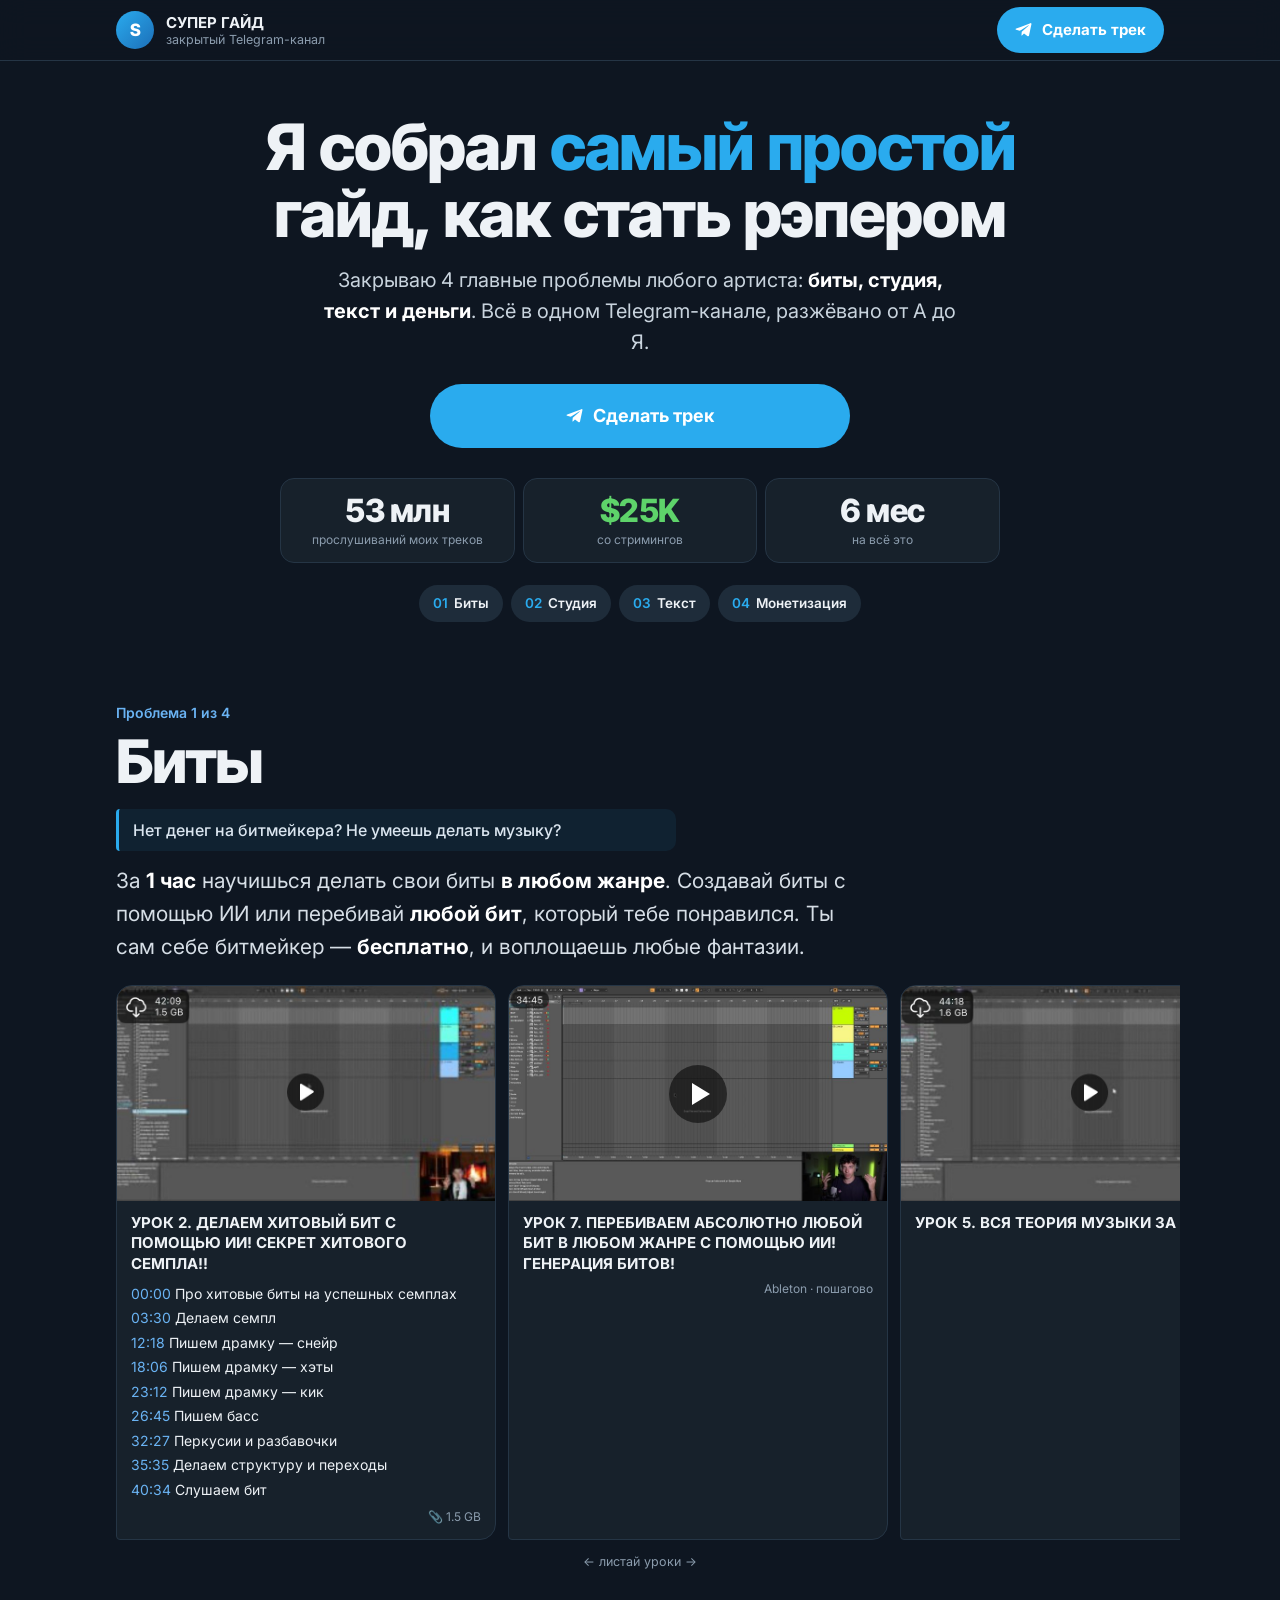
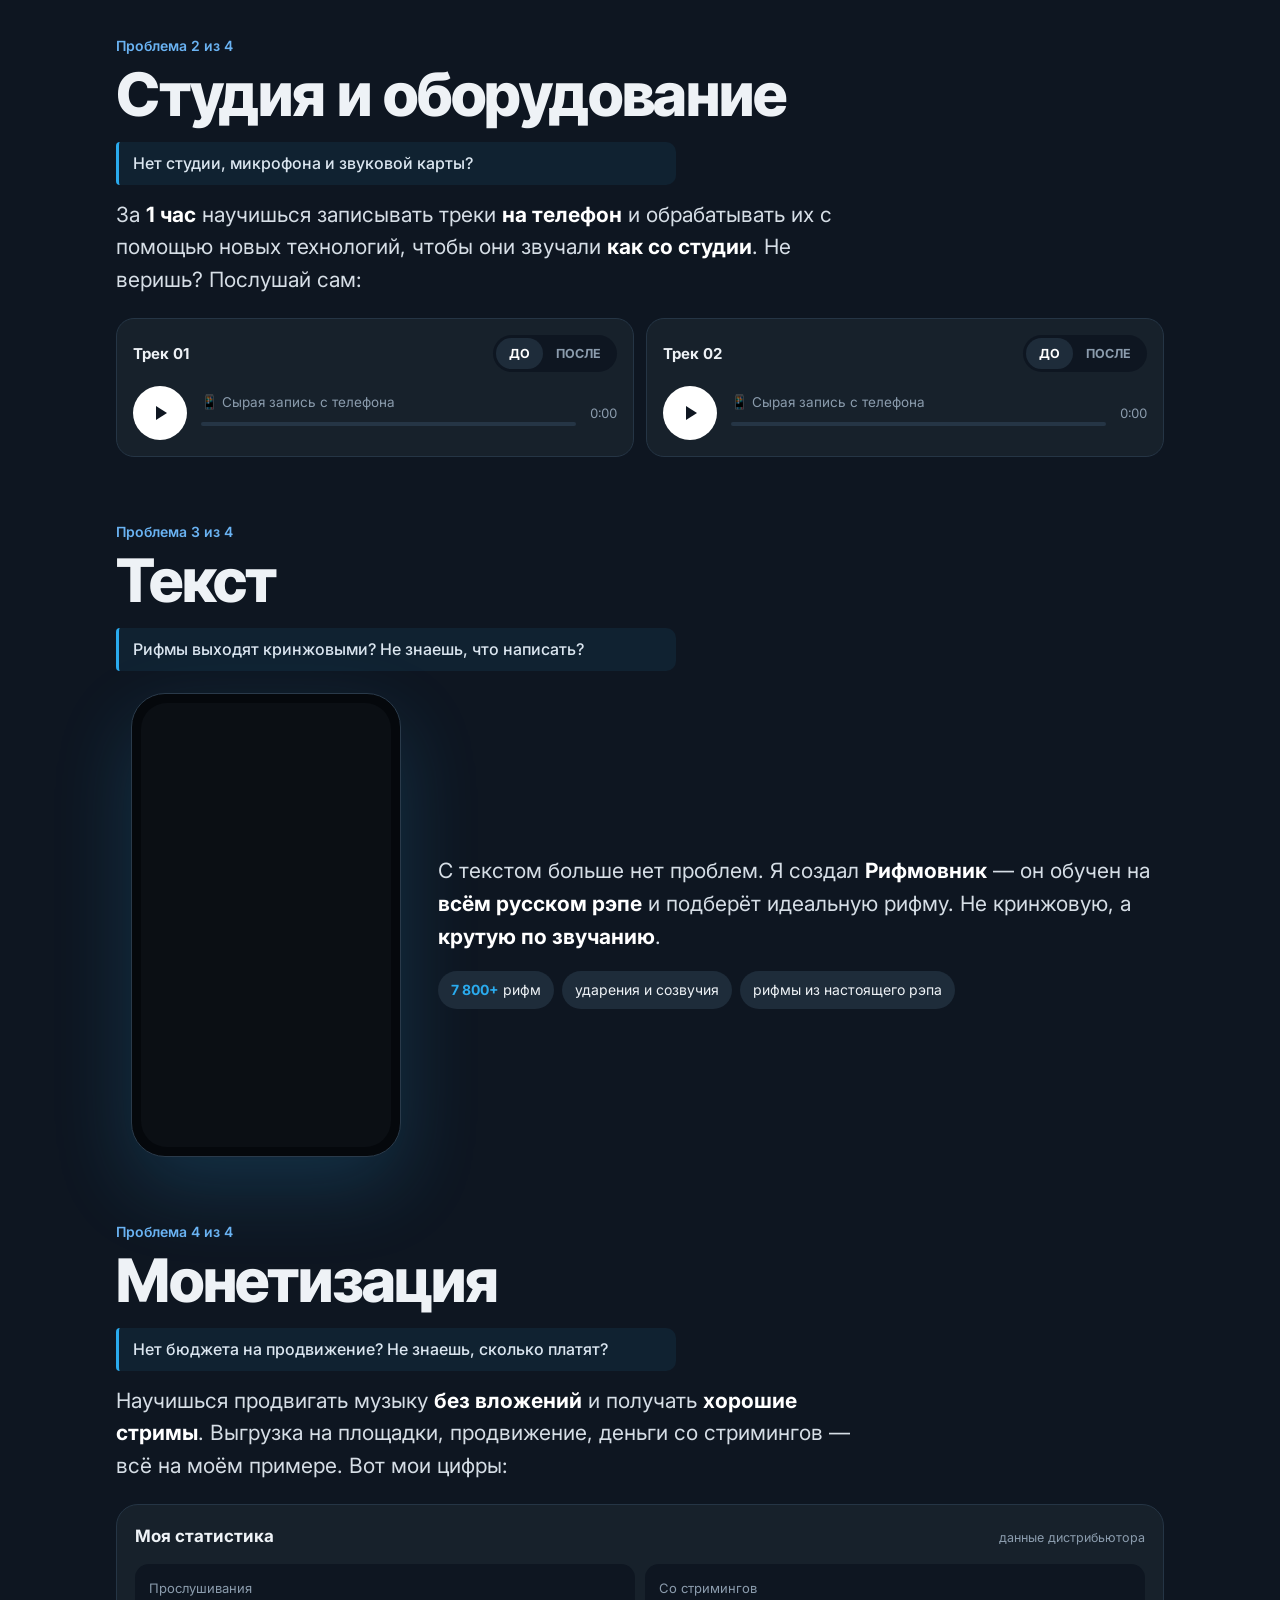
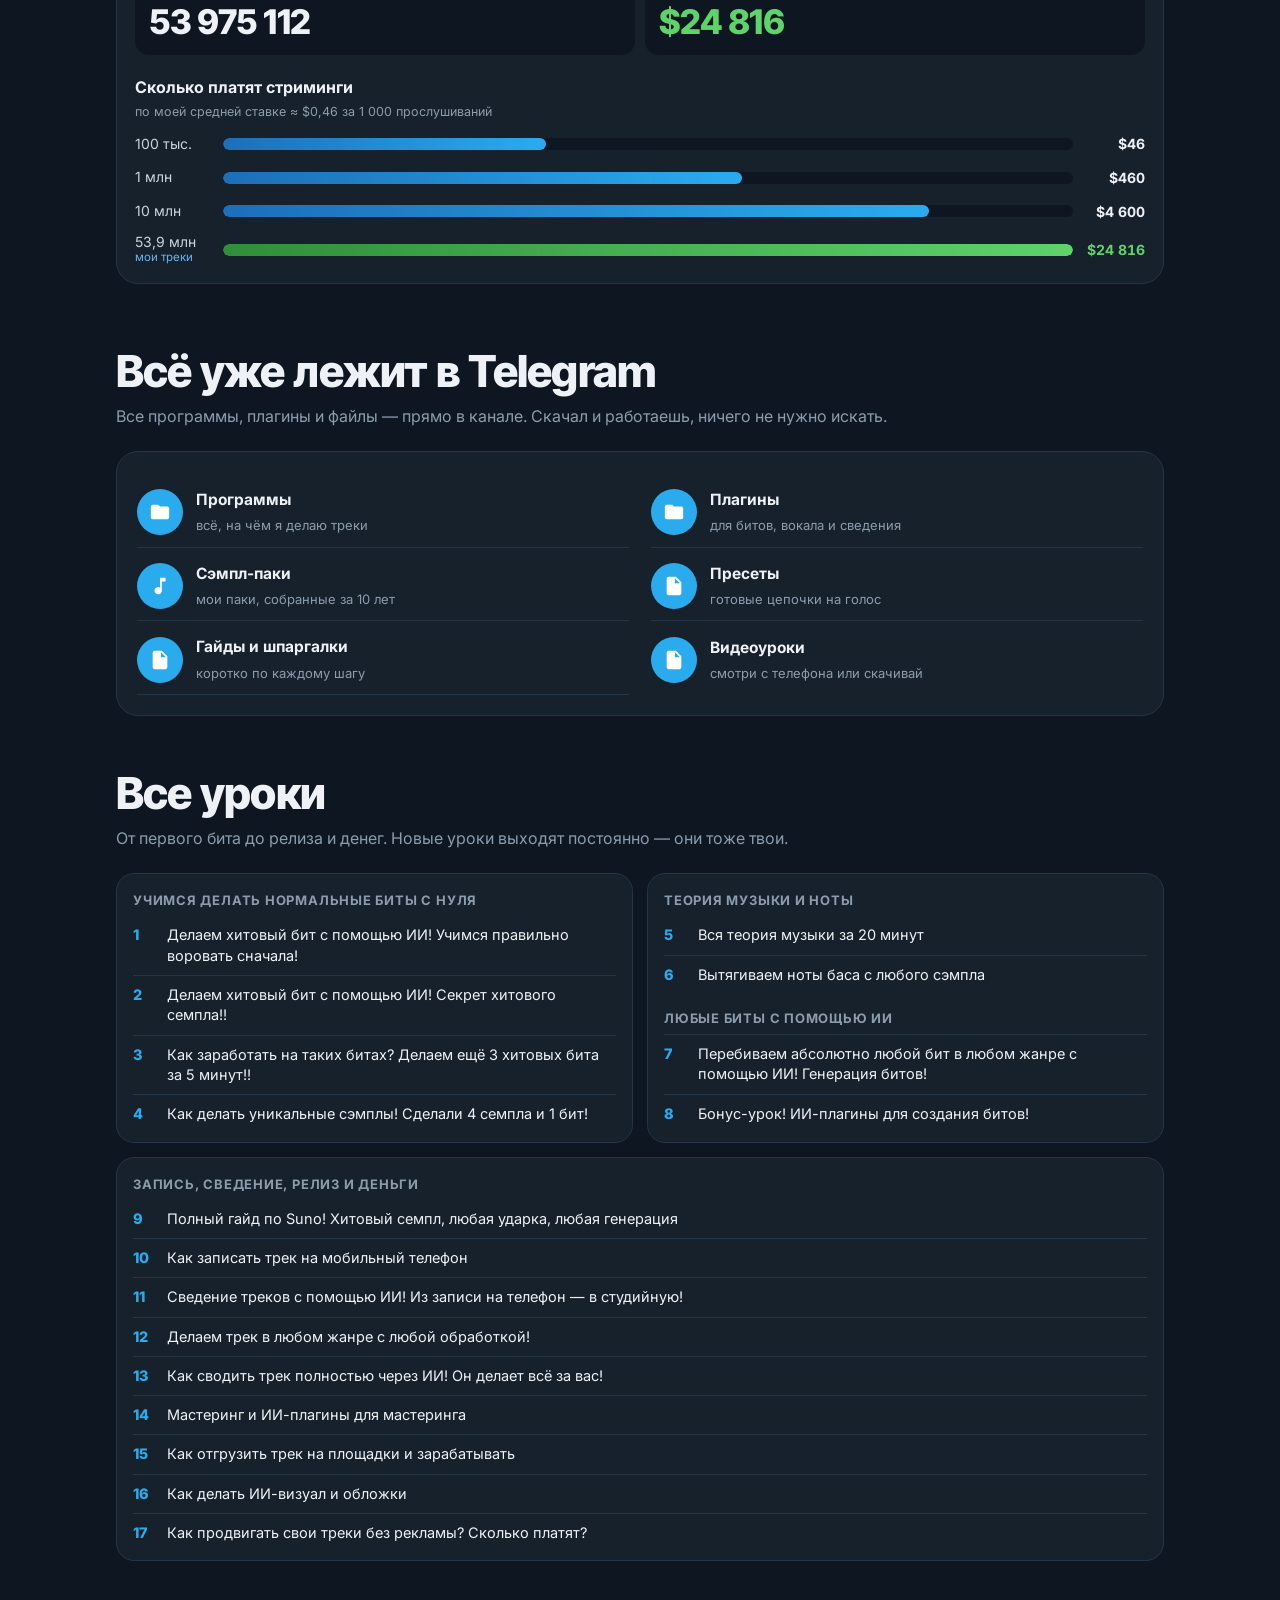
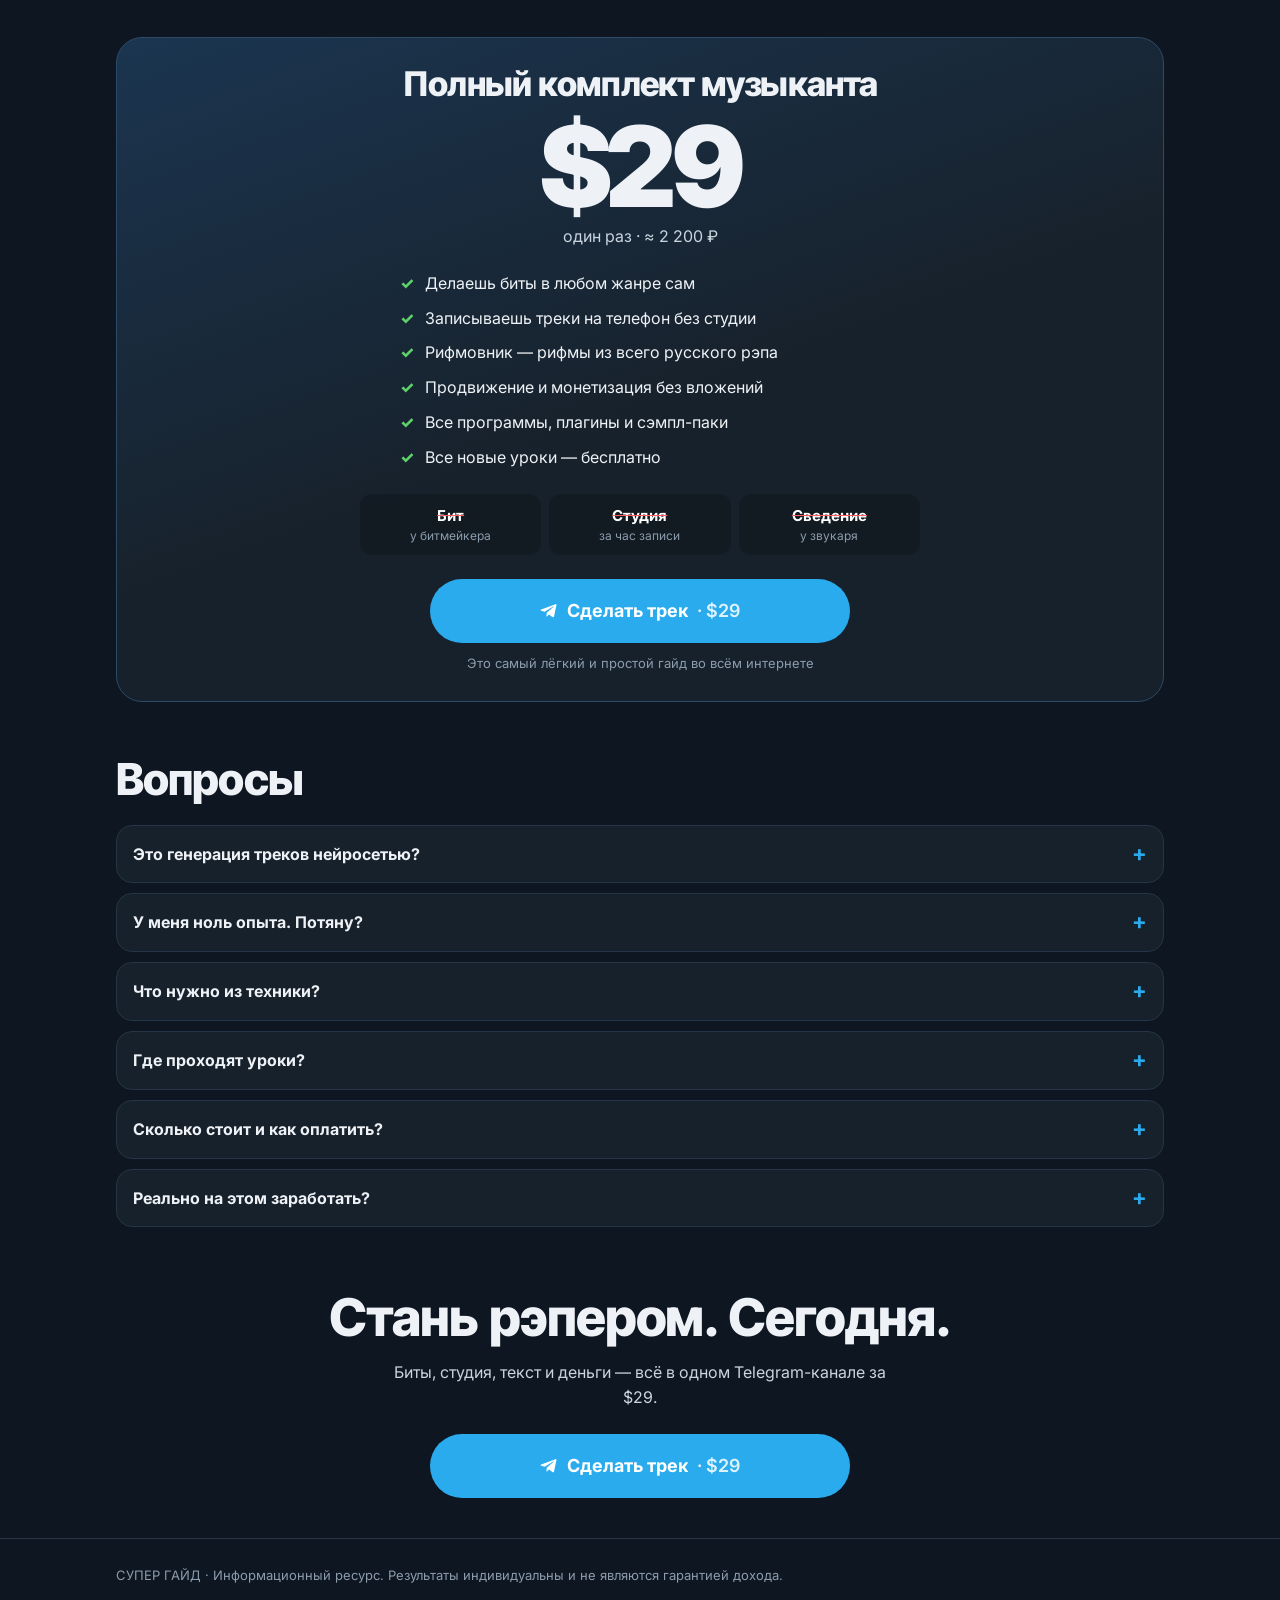
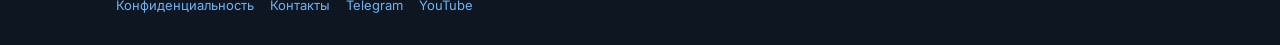
==== index.html @ 414a6f44 "Редизайн: СУПЕР ГАЙД — самый простой гайд, как стать рэпером Новый первый экран без ИИ в названии, 4" ====
<!DOCTYPE html>
<html lang="ru">
<head>
<meta charset="UTF-8" />
<meta name="viewport" content="width=device-width, initial-scale=1.0, viewport-fit=cover" />
<title>СУПЕР ГАЙД — самый простой гайд, как стать рэпером</title>
<meta name="description" content="Биты, запись на телефон, тексты и монетизация — всё в одном Telegram-канале. Записал на телефон и набрал 50 млн прослушиваний. Полный комплект музыканта за $29." />
<meta name="robots" content="index, follow" />
<link rel="canonical" href="https://vtrendemusic.info/" />
<meta property="og:title" content="Я собрал самый простой гайд, как стать рэпером" />
<meta property="og:description" content="Биты, студия на телефоне, тексты и монетизация. Всё в Telegram, от А до Я. $29." />
<meta property="og:type" content="website" />
<meta property="og:url" content="https://vtrendemusic.info/" />
<meta property="og:image" content="https://vtrendemusic.info/og-image.png" />
<meta name="twitter:card" content="summary_large_image" />
<link rel="icon" type="image/png" sizes="64x64" href="./favicon.png" />
<link rel="apple-touch-icon" href="./apple-touch-icon.png" />
<link rel="preconnect" href="https://fonts.googleapis.com" />
<link rel="preconnect" href="https://fonts.gstatic.com" crossorigin />
<link href="https://fonts.googleapis.com/css2?family=Inter+Tight:wght@700;800;900&family=Inter:wght@400;500;600;700&display=swap" rel="stylesheet" />
<style>
:root{
  --bg:#0e1621;          /* фон тёмной темы Telegram */
  --panel:#17212b;
  --panel2:#1e2c3a;
  --line:#253545;
  --text:#eef2f6;
  --muted:#8b9cad;
  --tg:#2aabee;          /* фирменный синий Telegram */
  --tg2:#229ed9;
  --link:#6ab3f3;
  --money:#5ed36a;
  --hot:#ff5a5f;
  --r:18px;
}
*{box-sizing:border-box;margin:0;padding:0;-webkit-tap-highlight-color:transparent}
html{scroll-behavior:smooth}
body{background:var(--bg);color:var(--text);font:16px/1.55 Inter,-apple-system,"Segoe UI",Roboto,sans-serif;-webkit-font-smoothing:antialiased;overflow-x:hidden;overflow-x:clip}
html{overflow-x:hidden;overflow-x:clip}
a{color:inherit;text-decoration:none}
img,video{display:block;max-width:100%}
.wrap{max-width:1080px;margin:0 auto;padding:0 16px}
.display{font-family:"Inter Tight",Inter,sans-serif;font-weight:800;letter-spacing:-.02em;word-spacing:.04em;line-height:1.05}

/* ---------- шапка ---------- */
.top{position:sticky;top:0;z-index:30;background:rgba(14,22,33,.86);backdrop-filter:blur(14px);-webkit-backdrop-filter:blur(14px);border-bottom:1px solid var(--line)}
.top .wrap{display:flex;align-items:center;gap:12px;height:60px}
.ava{width:38px;height:38px;border-radius:50%;flex:none;display:grid;place-items:center;background:linear-gradient(135deg,#2aabee,#1c6fb8);font:800 17px "Inter Tight",sans-serif;color:#fff}
.chan{display:flex;flex-direction:column;line-height:1.2;min-width:0}
.chan b{font-weight:700;font-size:15px;white-space:nowrap;overflow:hidden;text-overflow:ellipsis}
.chan span{font-size:12.5px;color:var(--muted);white-space:nowrap;overflow:hidden;text-overflow:ellipsis}
@media(max-width:420px){.top .btn{padding:9px 14px;font-size:14px}.top .btn svg{display:none}}
.top .btn{margin-left:auto}

/* ---------- кнопки ---------- */
.btn{display:inline-flex;align-items:center;justify-content:center;gap:9px;background:var(--tg);color:#fff;font-weight:700;border-radius:999px;padding:11px 18px;font-size:15px;transition:transform .15s,background .15s;white-space:nowrap}
.btn:hover{background:var(--tg2)}
.btn:active{transform:scale(.97)}
.btn svg{width:18px;height:18px;flex:none}
.btn.big{padding:18px 28px;font-size:18px;width:100%;max-width:420px}
.btn .price{opacity:.85;font-weight:600}
.note{font-size:13px;color:var(--muted);margin-top:10px}

/* ---------- первый экран ---------- */
.hero{padding:34px 0 26px;text-align:center}
.pin{font-weight:700;font-size:clamp(15px,4.2vw,19px);color:var(--link);line-height:1.35}
.pin b{color:#fff}
.hero h1{font-size:clamp(31px,8.4vw,64px);margin:18px auto 0;max-width:900px}
.hero h1 em{font-style:normal;color:var(--tg)}
.hero .lead{font-size:clamp(17px,4.4vw,20px);color:#c9d4de;max-width:640px;margin:18px auto 0}
.hero .lead b{color:#fff}
.hero .cta{margin-top:26px}
.stats{display:grid;grid-template-columns:repeat(3,1fr);gap:8px;margin:30px auto 0;max-width:720px}
.stat{background:var(--panel);border:1px solid var(--line);border-radius:14px;padding:14px 8px}
.stat b{display:block;font:800 clamp(21px,6vw,32px)/1.1 "Inter Tight",sans-serif;letter-spacing:-.015em;white-space:nowrap}
.stat.m b{color:var(--money)}
.stat span{display:block;font-size:12px;color:var(--muted);margin-top:4px;line-height:1.3}
.nav4{display:flex;flex-wrap:wrap;justify-content:center;gap:8px;margin-top:22px}
.nav4 a{background:var(--panel2);border-radius:999px;padding:8px 14px;font-size:13.5px;font-weight:600}
.nav4 a i{font-style:normal;color:var(--tg);margin-right:6px}

/* ---------- блоки «проблема → решение» ---------- */
.prob{padding:54px 0 10px}
.ph{display:block}
.ph h2{min-width:0;overflow-wrap:break-word}
.pn{display:block;font-size:14px;font-weight:600;color:var(--link);margin-bottom:6px}
.ph h2{font-size:clamp(34px,9vw,60px)}
.pain{margin-top:16px;display:block;max-width:560px;background:rgba(42,171,238,.08);border-left:3px solid var(--tg);border-radius:4px 10px 10px 4px;padding:9px 14px;font-size:16px;font-weight:500;color:#dbe6f0}
.pain s{opacity:.8}
.solve{font-size:clamp(17px,4.5vw,21px);margin-top:14px;max-width:760px;color:#d6dee6}
.solve b{color:#fff}

/* посты из канала */
.feed{display:flex;gap:12px;overflow-x:auto;scroll-snap-type:x mandatory;padding:22px 16px 6px;margin:0 -16px;scrollbar-width:none}
.feed::-webkit-scrollbar{display:none}
.post{flex:0 0 min(86%,380px);scroll-snap-align:center;background:var(--panel);border-radius:16px 16px 16px 4px;overflow:hidden;border:1px solid var(--line)}
.thumb{position:relative;aspect-ratio:16/9.1;background:#000}
.thumb img{width:100%;height:100%;object-fit:cover}
.thumb .dur{position:absolute;left:10px;top:10px;background:rgba(0,0,0,.6);color:#fff;font-size:13px;font-weight:600;border-radius:10px;padding:4px 9px}
.thumb .play{position:absolute;inset:0;margin:auto;width:58px;height:58px;border-radius:50%;background:rgba(0,0,0,.55);display:grid;place-items:center}
.thumb .play:after{content:"";border-left:18px solid #fff;border-top:11px solid transparent;border-bottom:11px solid transparent;margin-left:5px}
.post .body{padding:12px 14px 12px}
.post h3{font-size:15px;font-weight:700;line-height:1.35;text-transform:uppercase}
.tc{margin-top:8px;font-size:14px;line-height:1.75}
.tc a{color:var(--link)}
.meta{display:flex;justify-content:flex-end;gap:10px;color:var(--muted);font-size:12px;margin-top:6px}
.swipe{font-size:12.5px;color:var(--muted);text-align:center;margin-top:6px}

/* до / после */
.ab-grid{display:grid;gap:12px;margin-top:22px}
@media(min-width:760px){.ab-grid{grid-template-columns:1fr 1fr}}
.ab{background:var(--panel);border:1px solid var(--line);border-radius:var(--r);padding:16px}
.ab-top{display:flex;align-items:center;justify-content:space-between;gap:10px}
.ab-top h3{font-size:15px}
.switch{display:flex;background:var(--bg);border-radius:999px;padding:3px}
.switch button{border:0;background:none;color:var(--muted);font:700 12.5px Inter,sans-serif;padding:8px 13px;border-radius:999px;cursor:pointer}
.switch button.on{background:var(--panel2);color:#fff}
.switch .sw-after.on{background:var(--tg);color:#fff}
.ab-body{display:flex;align-items:center;gap:14px;margin-top:14px}
.ab-play{width:54px;height:54px;flex:none;border-radius:50%;border:0;background:#fff;display:grid;place-items:center;cursor:pointer}
.ab-play svg{width:24px;height:24px;fill:#0e1621}
.ab-mid{flex:1;min-width:0}
.ab-state{font-size:13.5px;color:var(--muted)}
.ab.after .ab-state{color:var(--link)}
.ab-bar{height:22px;display:flex;align-items:center;cursor:pointer}
.ab-bar-inner{height:4px;width:100%;background:var(--line);border-radius:2px;overflow:hidden}
.ab-fill{height:100%;width:0;background:var(--tg)}
.ab-time{font-size:13px;color:var(--muted);font-variant-numeric:tabular-nums}

/* рифмовник */
.rif{display:grid;gap:22px;align-items:center;margin-top:22px}
@media(min-width:760px){.rif{grid-template-columns:300px 1fr}}
.phone{width:min(270px,72vw);margin:0 auto;border-radius:34px;padding:9px;background:#05080c;border:1px solid #2a3a4a;box-shadow:0 30px 80px rgba(42,171,238,.18)}
.phone video{border-radius:26px;width:100%;aspect-ratio:9/16;object-fit:cover;background:#0b0f14}
.chips{display:flex;flex-wrap:wrap;gap:8px}
.chips span{background:var(--panel2);border-radius:999px;padding:8px 13px;font-size:14px}
.chips span b{color:var(--tg)}



/* статистика в стиле Telegram */
.tstat{background:var(--panel);border:1px solid var(--line);border-radius:22px;padding:18px;margin-top:22px}
.tstat-h{display:flex;justify-content:space-between;align-items:baseline;gap:10px;flex-wrap:wrap}
.tstat-h b{font-size:17px}
.tstat-h span,.pay-h span{font-size:12.5px;color:var(--muted)}
.tstat-grid{display:grid;grid-template-columns:1fr 1fr;gap:10px;margin-top:14px}
.tstat-grid div{background:var(--bg);border-radius:14px;padding:14px}
.tstat-grid span{display:block;font-size:13px;color:var(--muted)}
.tstat-grid b{display:block;font:800 clamp(22px,6.4vw,34px)/1.15 "Inter Tight",sans-serif;letter-spacing:-.015em;margin-top:4px;white-space:nowrap}
.tstat-grid b.g{color:var(--money)}
.pay{margin-top:20px}
.pay-h b{display:block;font-size:16px}
.pay-h span{display:block;margin-top:2px}
.row{display:grid;grid-template-columns:78px 1fr auto;align-items:center;gap:10px;margin-top:12px;font-size:14px}
.row .l{color:#c9d4de;line-height:1.2}
.row .l em{display:block;font-style:normal;font-size:11.5px;color:var(--link)}
.row b{font-variant-numeric:tabular-nums;min-width:62px;text-align:right}
.bar{height:12px;background:var(--bg);border-radius:6px;overflow:hidden}
.bar i{display:block;height:100%;width:0;border-radius:6px;background:linear-gradient(90deg,#1c6fb8,var(--tg));transition:width 1.1s cubic-bezier(.2,.7,.2,1)}
.tstat.in .bar i{width:var(--w)}
.row.me b{color:var(--money)}
.row.me .bar i{background:linear-gradient(90deg,#2f8f3a,var(--money))}

/* всё в telegram */
.tgbox{background:var(--panel);border:1px solid var(--line);border-radius:22px;padding:20px;margin-top:22px}
.files{display:grid;gap:4px;margin-top:6px}
@media(min-width:760px){.files{grid-template-columns:1fr 1fr;column-gap:22px}}
.file{display:flex;align-items:center;gap:13px;padding:10px 0;border-bottom:1px solid var(--line)}
.file:last-child{border-bottom:0}
.fi{width:46px;height:46px;border-radius:50%;background:var(--tg);display:grid;place-items:center;flex:none}
.fi svg{width:22px;height:22px;fill:#fff}
.file b{display:block;font-size:15.5px}
.file span{font-size:13px;color:var(--muted)}

/* уроки */
.lessons{margin-top:22px;display:grid;gap:14px}
@media(min-width:760px){.lessons{grid-template-columns:1fr 1fr}}
.lgroup{background:var(--panel);border:1px solid var(--line);border-radius:var(--r);padding:16px 16px 8px}
.lgroup h4{font-size:13px;color:var(--muted);text-transform:uppercase;letter-spacing:.06em;margin-bottom:6px}
.lesson{display:flex;gap:12px;padding:9px 0;border-top:1px solid var(--line);font-size:14.5px;line-height:1.4}
.lesson:first-of-type{border-top:0}
.lesson i{font-style:normal;color:var(--tg);font-weight:800;min-width:22px}
.lesson em{font-style:normal;margin-left:auto;padding-left:8px;font-size:11.5px;color:var(--muted);white-space:nowrap}
.lesson.soon{color:#b9c5d1}

/* цена */
.price-card{background:linear-gradient(160deg,#1b3550,#17212b 55%);border:1px solid #2d4a66;border-radius:26px;padding:28px 20px;text-align:center;margin-top:22px}
.price-card .old{color:var(--muted);font-size:15px}
.price-card .amount{font:900 clamp(72px,20vw,112px)/1 "Inter Tight",sans-serif;letter-spacing:-.05em;margin:8px 0 2px}
.price-card .once{color:#c9d4de}
.incl{text-align:left;max-width:480px;margin:22px auto 24px;display:grid;gap:10px}
.incl div{display:flex;gap:11px;font-size:16px}
.incl div:before{content:"✓";color:var(--money);font-weight:800}
.vs{display:grid;grid-template-columns:repeat(3,1fr);gap:8px;max-width:560px;margin:0 auto 24px}
.vs div{background:rgba(0,0,0,.2);border-radius:12px;padding:10px 6px;font-size:12px;color:var(--muted)}
.vs b{display:block;color:#fff;font-size:15px;text-decoration:line-through;text-decoration-color:var(--hot)}

/* faq */
.faq{margin-top:22px;display:grid;gap:10px}
.faq details{background:var(--panel);border:1px solid var(--line);border-radius:16px;padding:0 16px}
.faq summary{list-style:none;cursor:pointer;padding:16px 0;font-weight:700;display:flex;justify-content:space-between;gap:12px}
.faq summary::-webkit-details-marker{display:none}
.faq summary:after{content:"+";color:var(--tg);font-size:22px;line-height:1}
.faq details[open] summary:after{content:"–"}
.faq p{padding:0 0 16px;color:#c9d4de}

.sec{padding:54px 0 0}
.sec h2{font-size:clamp(26px,6.6vw,44px)}
.sec .sub{color:var(--muted);margin-top:10px;font-size:16px}
.final{text-align:center;padding:64px 0 40px}
.final h2{font-size:clamp(28px,7.4vw,52px)}
.final p{color:#c9d4de;margin:14px auto 24px;max-width:520px}
footer{border-top:1px solid var(--line);padding:26px 0 calc(110px + env(safe-area-inset-bottom));color:var(--muted);font-size:13px}
footer .links{display:flex;flex-wrap:wrap;gap:16px;margin-top:10px}
footer a{color:var(--link)}

/* липкая кнопка на телефоне */
.dock{position:fixed;left:0;right:0;bottom:0;z-index:40;padding:10px 16px calc(10px + env(safe-area-inset-bottom));background:rgba(14,22,33,.9);backdrop-filter:blur(14px);-webkit-backdrop-filter:blur(14px);border-top:1px solid var(--line);transform:translateY(110%);transition:transform .25s}
.dock.show{transform:none}
.dock .btn{width:100%;padding:15px}
@media(min-width:900px){.dock{display:none}footer{padding-bottom:30px}}

.rv{opacity:0;transform:translateY(18px);transition:opacity .6s,transform .6s}
.rv.in{opacity:1;transform:none}
html:not(.js) .rv{opacity:1;transform:none}
</style>
<script>document.documentElement.classList.add('js')</script>
</head>
<body>

<svg width="0" height="0" style="position:absolute">
  <symbol id="tg" viewBox="0 0 24 24"><path fill="currentColor" d="M21.9 4.3 18.7 19.4c-.2 1.1-.9 1.3-1.8.8l-4.9-3.6-2.4 2.3c-.3.3-.5.5-1 .5l.4-5 9.1-8.2c.4-.4-.1-.6-.6-.2L6.3 13.1l-4.8-1.5c-1-.3-1.1-1 .2-1.5L20.5 2.9c.9-.3 1.6.2 1.4 1.4z"/></symbol>
  <symbol id="file" viewBox="0 0 24 24"><path d="M6 2h8l6 6v12a2 2 0 0 1-2 2H6a2 2 0 0 1-2-2V4a2 2 0 0 1 2-2zm7 1.5V9h5.5L13 3.5z"/></symbol>
  <symbol id="folder" viewBox="0 0 24 24"><path d="M10 4l2 2h8a2 2 0 0 1 2 2v10a2 2 0 0 1-2 2H4a2 2 0 0 1-2-2V6a2 2 0 0 1 2-2h6z"/></symbol>
  <symbol id="note" viewBox="0 0 24 24"><path d="M12 3v10.6A4 4 0 1 0 14 17V7h4V3h-6z"/></symbol>
</svg>

<!-- ============ ШАПКА в стиле канала ============ -->
<header class="top">
  <div class="wrap">
    <div class="ava">S</div>
    <div class="chan"><b>СУПЕР ГАЙД</b><span>закрытый Telegram-канал</span></div>
    <a class="btn" href="https://t.me/vtrendevip_bot?start=site"><svg><use href="#tg"/></svg>Сделать трек</a>
  </div>
</header>

<!-- ============ ПЕРВЫЙ ЭКРАН ============ -->
<section class="hero">
  <div class="wrap">
    <h1 class="display">Я собрал <em>самый простой</em> гайд, как стать рэпером</h1>
    <p class="lead">Закрываю 4 главные проблемы любого артиста: <b>биты, студия, текст и деньги</b>. Всё в одном Telegram-канале, разжёвано от А до Я.</p>
    <div class="cta">
      <a class="btn big" href="https://t.me/vtrendevip_bot?start=site"><svg><use href="#tg"/></svg>Сделать трек</a>
    </div>
    <div class="stats">
      <div class="stat"><b>53 млн</b><span>прослушиваний моих треков</span></div>
      <div class="stat m"><b>$25K</b><span>со стримингов</span></div>
      <div class="stat"><b>6 мес</b><span>на всё это</span></div>
    </div>
    <nav class="nav4">
      <a href="#beats"><i>01</i>Биты</a>
      <a href="#studio"><i>02</i>Студия</a>
      <a href="#text"><i>03</i>Текст</a>
      <a href="#money"><i>04</i>Монетизация</a>
    </nav>
  </div>
</section>

<!-- ============ 01 БИТЫ ============ -->
<section class="prob" id="beats">
  <div class="wrap">
    <div class="ph rv"><span class="pn">Проблема 1 из 4</span><h2 class="display">Биты</h2></div>
    <div class="pain rv">Нет денег на битмейкера? Не умеешь делать музыку?</div>
    <p class="solve rv">За <b>1 час</b> научишься делать свои биты <b>в любом жанре</b>. Создавай биты с помощью ИИ или перебивай <b>любой бит</b>, который тебе понравился. Ты сам себе битмейкер — <b>бесплатно</b>, и воплощаешь любые фантазии.</p>

    <div class="feed rv">
      <article class="post">
        <div class="thumb"><img src="img/lesson-3.jpg" alt="Урок 2 — бит в Ableton" loading="lazy" /></div>
        <div class="body">
          <h3>Урок 2. Делаем хитовый бит с помощью ИИ! Секрет хитового семпла!!</h3>
          <div class="tc">
            <a>00:00</a> Про хитовые биты на успешных семплах<br>
            <a>03:30</a> Делаем семпл<br>
            <a>12:18</a> Пишем драмку — снейр<br>
            <a>18:06</a> Пишем драмку — хэты<br>
            <a>23:12</a> Пишем драмку — кик<br>
            <a>26:45</a> Пишем басс<br>
            <a>32:27</a> Перкусии и разбавочки<br>
            <a>35:35</a> Делаем структуру и переходы<br>
            <a>40:34</a> Слушаем бит
          </div>
          <div class="meta"><span>📎 1.5 GB</span></div>
        </div>
      </article>
      <article class="post">
        <div class="thumb"><img src="img/lesson-8.jpg" alt="Урок 7 — перебиваем любой бит" loading="lazy" /><span class="play"></span></div>
        <div class="body">
          <h3>Урок 7. Перебиваем абсолютно любой бит в любом жанре с помощью ИИ! Генерация битов!</h3>
          <div class="meta"><span>Ableton · пошагово</span></div>
        </div>
      </article>
      <article class="post">
        <div class="thumb"><img src="img/lesson-6.jpg" alt="Урок 5 — теория музыки" loading="lazy" /></div>
        <div class="body">
          <h3>Урок 5. Вся теория музыки за 20 минут</h3>
          <div class="meta"><span>📎 1.6 GB</span></div>
        </div>
      </article>
    </div>
    <div class="swipe">← листай уроки →</div>
  </div>
</section>

<!-- ============ 02 СТУДИЯ ============ -->
<section class="prob" id="studio">
  <div class="wrap">
    <div class="ph rv"><span class="pn">Проблема 2 из 4</span><h2 class="display">Студия и оборудование</h2></div>
    <div class="pain rv">Нет студии, микрофона и звуковой карты?</div>
    <p class="solve rv">За <b>1 час</b> научишься записывать треки <b>на телефон</b> и обрабатывать их с помощью новых технологий, чтобы они звучали <b>как со студии</b>. Не веришь? Послушай сам:</p>

    <div class="ab-grid">
      <div class="ab rv" data-before="./1.mp3" data-after="./2.mp3">
        <div class="ab-top">
          <h3>Трек 01</h3>
          <div class="switch"><button class="sw-before on" type="button">ДО</button><button class="sw-after" type="button">ПОСЛЕ</button></div>
        </div>
        <div class="ab-body">
          <button class="ab-play" type="button" aria-label="Воспроизвести">
            <svg class="i-play" viewBox="0 0 24 24"><path d="M8 5v14l11-7z"/></svg>
            <svg class="i-pause" viewBox="0 0 24 24" style="display:none"><path d="M6 5h4v14H6zM14 5h4v14h-4z"/></svg>
          </button>
          <div class="ab-mid">
            <div class="ab-state">📱 Сырая запись с телефона</div>
            <div class="ab-bar"><div class="ab-bar-inner"><div class="ab-fill"></div></div></div>
          </div>
          <div class="ab-time">0:00</div>
        </div>
      </div>
      <div class="ab rv" data-before="./4.mp3" data-after="./3.mp3">
        <div class="ab-top">
          <h3>Трек 02</h3>
          <div class="switch"><button class="sw-before on" type="button">ДО</button><button class="sw-after" type="button">ПОСЛЕ</button></div>
        </div>
        <div class="ab-body">
          <button class="ab-play" type="button" aria-label="Воспроизвести">
            <svg class="i-play" viewBox="0 0 24 24"><path d="M8 5v14l11-7z"/></svg>
            <svg class="i-pause" viewBox="0 0 24 24" style="display:none"><path d="M6 5h4v14H6zM14 5h4v14h-4z"/></svg>
          </button>
          <div class="ab-mid">
            <div class="ab-state">📱 Сырая запись с телефона</div>
            <div class="ab-bar"><div class="ab-bar-inner"><div class="ab-fill"></div></div></div>
          </div>
          <div class="ab-time">0:00</div>
        </div>
      </div>
    </div>
  </div>
</section>

<!-- ============ 03 ТЕКСТ ============ -->
<section class="prob" id="text">
  <div class="wrap">
    <div class="ph rv"><span class="pn">Проблема 3 из 4</span><h2 class="display">Текст</h2></div>
    <div class="pain rv">Рифмы выходят кринжовыми? Не знаешь, что написать?</div>
    <div class="rif">
      <div class="phone rv"><video src="img/rifmovnik.mp4" autoplay muted loop playsinline preload="metadata"></video></div>
      <div>
        <p class="solve rv">С текстом больше нет проблем. Я создал <b>Рифмовник</b> — он обучен на <b>всём русском рэпе</b> и подберёт идеальную рифму. Не кринжовую, а <b>крутую по звучанию</b>.</p>
        <div class="chips rv" style="margin-top:18px">
          <span><b>7 800+</b> рифм</span>
          <span>ударения и созвучия</span>
          <span>рифмы из настоящего рэпа</span>
        </div>
      </div>
    </div>
  </div>
</section>

<!-- ============ 04 МОНЕТИЗАЦИЯ ============ -->
<section class="prob" id="money">
  <div class="wrap">
    <div class="ph rv"><span class="pn">Проблема 4 из 4</span><h2 class="display">Монетизация</h2></div>
    <div class="pain rv">Нет бюджета на продвижение? Не знаешь, сколько платят?</div>
    <p class="solve rv">Научишься продвигать музыку <b>без вложений</b> и получать <b>хорошие стримы</b>. Выгрузка на площадки, продвижение, деньги со стримингов — всё на моём примере. Вот мои цифры:</p>
    <div class="tstat rv">
      <div class="tstat-h"><b>Моя статистика</b><span>данные дистрибьютора</span></div>
      <div class="tstat-grid">
        <div><span>Прослушивания</span><b>53 975 112</b></div>
        <div><span>Со стримингов</span><b class="g">$24 816</b></div>
      </div>
      <div class="pay">
        <div class="pay-h"><b>Сколько платят стриминги</b><span>по моей средней ставке ≈ $0,46 за 1 000 прослушиваний</span></div>
        <div class="row"><span class="l">100 тыс.</span><div class="bar"><i style="--w:38%"></i></div><b>$46</b></div>
        <div class="row"><span class="l">1 млн</span><div class="bar"><i style="--w:61%"></i></div><b>$460</b></div>
        <div class="row"><span class="l">10 млн</span><div class="bar"><i style="--w:83%"></i></div><b>$4 600</b></div>
        <div class="row me"><span class="l">53,9 млн<em>мои треки</em></span><div class="bar"><i style="--w:100%"></i></div><b>$24 816</b></div>
      </div>
    </div>
</div>
  </div>
</section>

<!-- ============ ВСЁ В TELEGRAM ============ -->
<section class="sec">
  <div class="wrap">
    <h2 class="display rv">Всё уже лежит в Telegram</h2>
    <p class="sub rv">Все программы, плагины и файлы — прямо в канале. Скачал и работаешь, ничего не нужно искать.</p>
    <div class="tgbox rv">
      <div class="files">
        <div class="file"><span class="fi"><svg><use href="#folder"/></svg></span><div><b>Программы</b><span>всё, на чём я делаю треки</span></div></div>
        <div class="file"><span class="fi"><svg><use href="#folder"/></svg></span><div><b>Плагины</b><span>для битов, вокала и сведения</span></div></div>
        <div class="file"><span class="fi"><svg><use href="#note"/></svg></span><div><b>Сэмпл-паки</b><span>мои паки, собранные за 10 лет</span></div></div>
        <div class="file"><span class="fi"><svg><use href="#file"/></svg></span><div><b>Пресеты</b><span>готовые цепочки на голос</span></div></div>
        <div class="file"><span class="fi"><svg><use href="#file"/></svg></span><div><b>Гайды и шпаргалки</b><span>коротко по каждому шагу</span></div></div>
        <div class="file"><span class="fi"><svg><use href="#file"/></svg></span><div><b>Видеоуроки</b><span>смотри с телефона или скачивай</span></div></div>
      </div>
    </div>
  </div>
</section>

<!-- ============ ПРОГРАММА ============ -->
<section class="sec" id="lessons">
  <div class="wrap">
    <h2 class="display rv">Все уроки</h2>
    <p class="sub rv">От первого бита до релиза и денег. Новые уроки выходят постоянно — они тоже твои.</p>
    <div class="lessons">
      <div class="lgroup rv">
        <h4>Учимся делать нормальные биты с нуля</h4>
        <div class="lesson"><i>1</i>Делаем хитовый бит с помощью ИИ! Учимся правильно воровать сначала!</div>
        <div class="lesson"><i>2</i>Делаем хитовый бит с помощью ИИ! Секрет хитового семпла!!</div>
        <div class="lesson"><i>3</i>Как заработать на таких битах? Делаем ещё 3 хитовых бита за 5 минут!!</div>
        <div class="lesson"><i>4</i>Как делать уникальные сэмплы! Сделали 4 семпла и 1 бит!</div>
      </div>
      <div class="lgroup rv">
        <h4>Теория музыки и ноты</h4>
        <div class="lesson"><i>5</i>Вся теория музыки за 20 минут</div>
        <div class="lesson"><i>6</i>Вытягиваем ноты баса с любого сэмпла</div>
        <h4 style="margin-top:14px">Любые биты с помощью ИИ</h4>
        <div class="lesson"><i>7</i>Перебиваем абсолютно любой бит в любом жанре с помощью ИИ! Генерация битов!</div>
        <div class="lesson"><i>8</i>Бонус-урок! ИИ-плагины для создания битов!</div>
      </div>
      <div class="lgroup rv" style="grid-column:1/-1">
        <h4>Запись, сведение, релиз и деньги</h4>
        <div class="lesson"><i>9</i>Полный гайд по Suno! Хитовый семпл, любая ударка, любая генерация</div>
        <div class="lesson"><i>10</i>Как записать трек на мобильный телефон</div>
        <div class="lesson"><i>11</i>Сведение треков с помощью ИИ! Из записи на телефон — в студийную!</div>
        <div class="lesson"><i>12</i>Делаем трек в любом жанре с любой обработкой!</div>
        <div class="lesson"><i>13</i>Как сводить трек полностью через ИИ! Он делает всё за вас!</div>
        <div class="lesson"><i>14</i>Мастеринг и ИИ-плагины для мастеринга</div>
        <div class="lesson"><i>15</i>Как отгрузить трек на площадки и зарабатывать</div>
        <div class="lesson"><i>16</i>Как делать ИИ-визуал и обложки</div>
        <div class="lesson"><i>17</i>Как продвигать свои треки без рекламы? Сколько платят?</div>
      </div>
    </div>
  </div>
</section>

<!-- ============ ЦЕНА ============ -->
<section class="sec" id="price">
  <div class="wrap">
    <div class="price-card rv">
      <div class="display" style="font-size:clamp(22px,6vw,34px)">Полный комплект музыканта</div>
      <div class="amount">$29</div>
      <div class="once">один раз · ≈ 2 200 ₽</div>
      <div class="incl">
        <div>Делаешь биты в любом жанре сам</div>
        <div>Записываешь треки на телефон без студии</div>
        <div>Рифмовник — рифмы из всего русского рэпа</div>
        <div>Продвижение и монетизация без вложений</div>
        <div>Все программы, плагины и сэмпл-паки</div>
        <div>Все новые уроки — бесплатно</div>
      </div>
      <div class="vs">
        <div><b>Бит</b>у битмейкера</div>
        <div><b>Студия</b>за час записи</div>
        <div><b>Сведение</b>у звукаря</div>
      </div>
      <a class="btn big" href="https://t.me/vtrendevip_bot?start=site"><svg><use href="#tg"/></svg>Сделать трек <span class="price">· $29</span></a>
      <div class="note">Это самый лёгкий и простой гайд во всём интернете</div>
    </div>
  </div>
</section>

<!-- ============ ВОПРОСЫ ============ -->
<section class="sec">
  <div class="wrap">
    <h2 class="display rv">Вопросы</h2>
    <div class="faq">
      <details class="rv"><summary>Это генерация треков нейросетью?</summary><p>Нет. Трек делаешь ты: твой голос, твой текст, твой бит. Нейросети в клубе — это инструменты, как плагины: помогают сделать сэмпл, свести или нарисовать обложку. А звучать будешь ты.</p></details>
      <details class="rv"><summary>У меня ноль опыта. Потяну?</summary><p>Да. Всё разжёвано с нуля и по шагам: теорию музыки закроешь за 20 минут, дальше — бит, запись, текст, релиз.</p></details>
      <details class="rv"><summary>Что нужно из техники?</summary><p>Телефон для записи и компьютер для битов. Микрофон, звуковая карта и студия не нужны.</p></details>
      <details class="rv"><summary>Где проходят уроки?</summary><p>В закрытом Telegram-канале. Смотришь с телефона или компьютера, все файлы скачиваешь там же.</p></details>
      <details class="rv"><summary>Сколько стоит и как оплатить?</summary><p>$29 один раз — около 2 200 ₽. Оплата прямо в Telegram-боте, доступ открывается сразу.</p></details>
      <details class="rv"><summary>Реально на этом заработать?</summary><p>Да: стриминги, продажа битов, сведение на заказ. Я показываю всё на своих цифрах. Результат зависит от тебя и твоей практики.</p></details>
    </div>
  </div>
</section>

<!-- ============ ФИНАЛ ============ -->
<section class="final">
  <div class="wrap">
    <h2 class="display rv">Стань рэпером. Сегодня.</h2>
    <p class="rv">Биты, студия, текст и деньги — всё в одном Telegram-канале за $29.</p>
    <a class="btn big rv" href="https://t.me/vtrendevip_bot?start=site"><svg><use href="#tg"/></svg>Сделать трек <span class="price">· $29</span></a>
  </div>
</section>

<footer>
  <div class="wrap">
    <div>СУПЕР ГАЙД · Информационный ресурс. Результаты индивидуальны и не являются гарантией дохода.</div>
    <div class="links">
      <a href="./privacy.html">Конфиденциальность</a>
      <a href="./contacts.html">Контакты</a>
      <a href="https://t.me/vtrendevip_bot">Telegram</a>
      <a href="https://www.youtube.com/@vtrendemusic" target="_blank" rel="noopener noreferrer">YouTube</a>
    </div>
  </div>
</footer>

<div class="dock" id="dock"><a class="btn" href="https://t.me/vtrendevip_bot?start=site"><svg><use href="#tg"/></svg>Сделать трек</a></div>

<script>
// появление блоков при прокрутке
const io=new IntersectionObserver(es=>{es.forEach(e=>{if(e.isIntersecting){e.target.classList.add('in');io.unobserve(e.target)}})},{threshold:.12});
document.querySelectorAll('.rv').forEach(el=>io.observe(el));
// страховка: если наблюдатель не сработал, показываем по прокрутке
const revealCheck=()=>document.querySelectorAll('.rv:not(.in)').forEach(el=>{if(el.getBoundingClientRect().top<innerHeight*0.95)el.classList.add('in')});
addEventListener('scroll',revealCheck,{passive:true});addEventListener('load',revealCheck);

// липкая кнопка: показываем после первого экрана
const dock=document.getElementById('dock'),hero=document.querySelector('.hero .cta');
new IntersectionObserver(([e])=>dock.classList.toggle('show',!e.isIntersecting&&e.boundingClientRect.top<0)).observe(hero);

// плееры «до/после» с переключением на лету
const units=[];
document.querySelectorAll('.ab').forEach(ab=>{
  const a={before:new Audio(ab.dataset.before),after:new Audio(ab.dataset.after)};
  a.before.preload='metadata';a.after.preload='metadata';
  let mode='before';
  const playBtn=ab.querySelector('.ab-play'),iPlay=ab.querySelector('.i-play'),iPause=ab.querySelector('.i-pause'),
        fill=ab.querySelector('.ab-fill'),bar=ab.querySelector('.ab-bar'),time=ab.querySelector('.ab-time'),
        state=ab.querySelector('.ab-state'),swB=ab.querySelector('.sw-before'),swA=ab.querySelector('.sw-after');
  const cur=()=>a[mode];
  const fmt=s=>isFinite(s)?Math.floor(s/60)+':'+String(Math.floor(s%60)).padStart(2,'0'):'0:00';
  const setIcons=p=>{iPlay.style.display=p?'none':'';iPause.style.display=p?'':'none'};
  const unit={pauseAll(){a.before.pause();a.after.pause();setIcons(false)}};
  units.push(unit);
  const tick=()=>{const c=cur();fill.style.width=(c.currentTime/c.duration*100||0)+'%';time.textContent=fmt(c.currentTime)};
  [a.before,a.after].forEach(x=>{
    x.addEventListener('timeupdate',()=>{if(x===cur())tick()});
    x.addEventListener('ended',()=>{if(x===cur()){setIcons(false);fill.style.width='0%'}});
  });
  playBtn.addEventListener('click',()=>{
    const c=cur();
    if(c.paused){units.forEach(u=>{if(u!==unit)u.pauseAll()});c.play();setIcons(true)}
    else{c.pause();setIcons(false)}
  });
  bar.addEventListener('click',e=>{const r=bar.getBoundingClientRect(),c=cur();if(isFinite(c.duration)){c.currentTime=(e.clientX-r.left)/r.width*c.duration;tick()}});
  function switchTo(m){
    if(m===mode)return;
    const from=cur(),was=!from.paused,ratio=from.duration?from.currentTime/from.duration:0;
    from.pause();mode=m;const to=cur();
    const apply=()=>{if(isFinite(to.duration))to.currentTime=ratio*to.duration;if(was){to.play();setIcons(true)}tick()};
    if(isFinite(to.duration)&&to.duration>0)apply();else to.addEventListener('loadedmetadata',apply,{once:true});
    swB.classList.toggle('on',m==='before');swA.classList.toggle('on',m==='after');
    ab.classList.toggle('after',m==='after');
    state.textContent=m==='before'?'📱 Сырая запись с телефона':'🎧 После обработки — как со студии';
  }
  swB.addEventListener('click',()=>switchTo('before'));
  swA.addEventListener('click',()=>switchTo('after'));
});
</script>
</body>
</html>
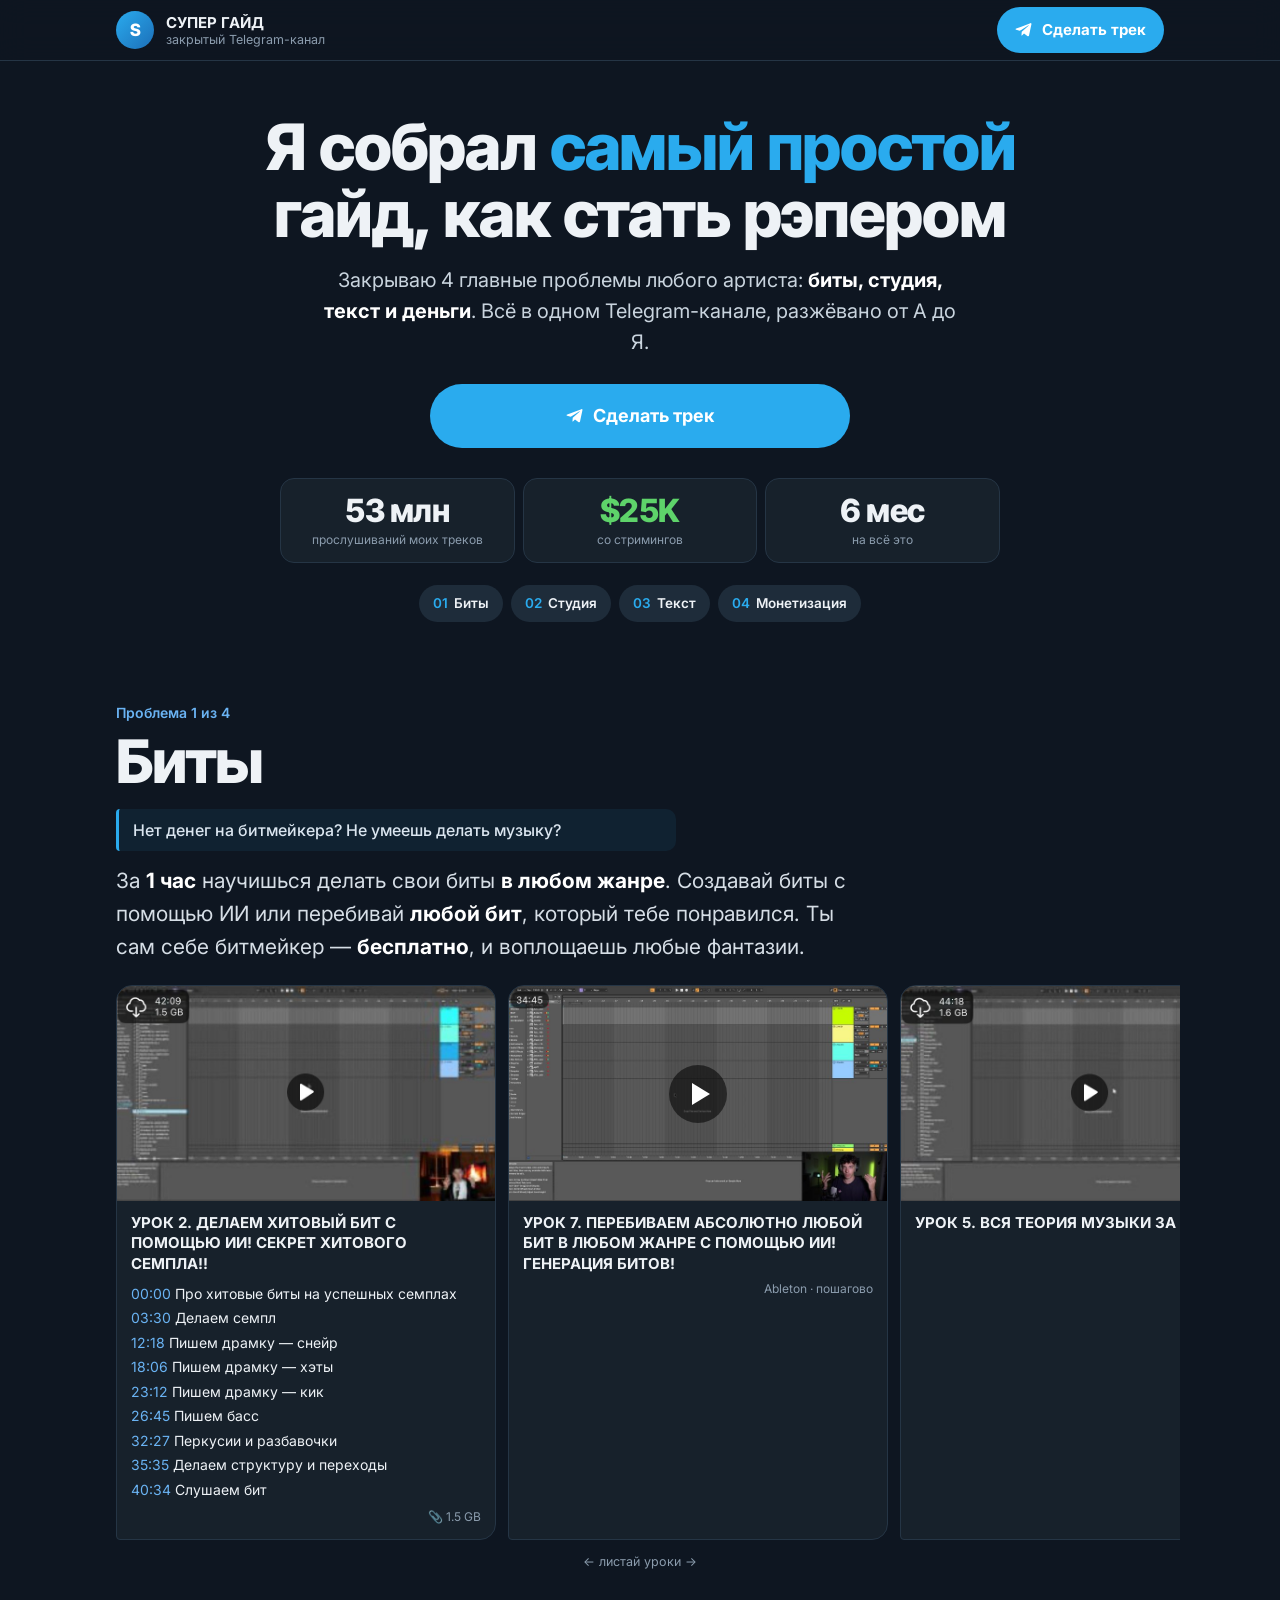
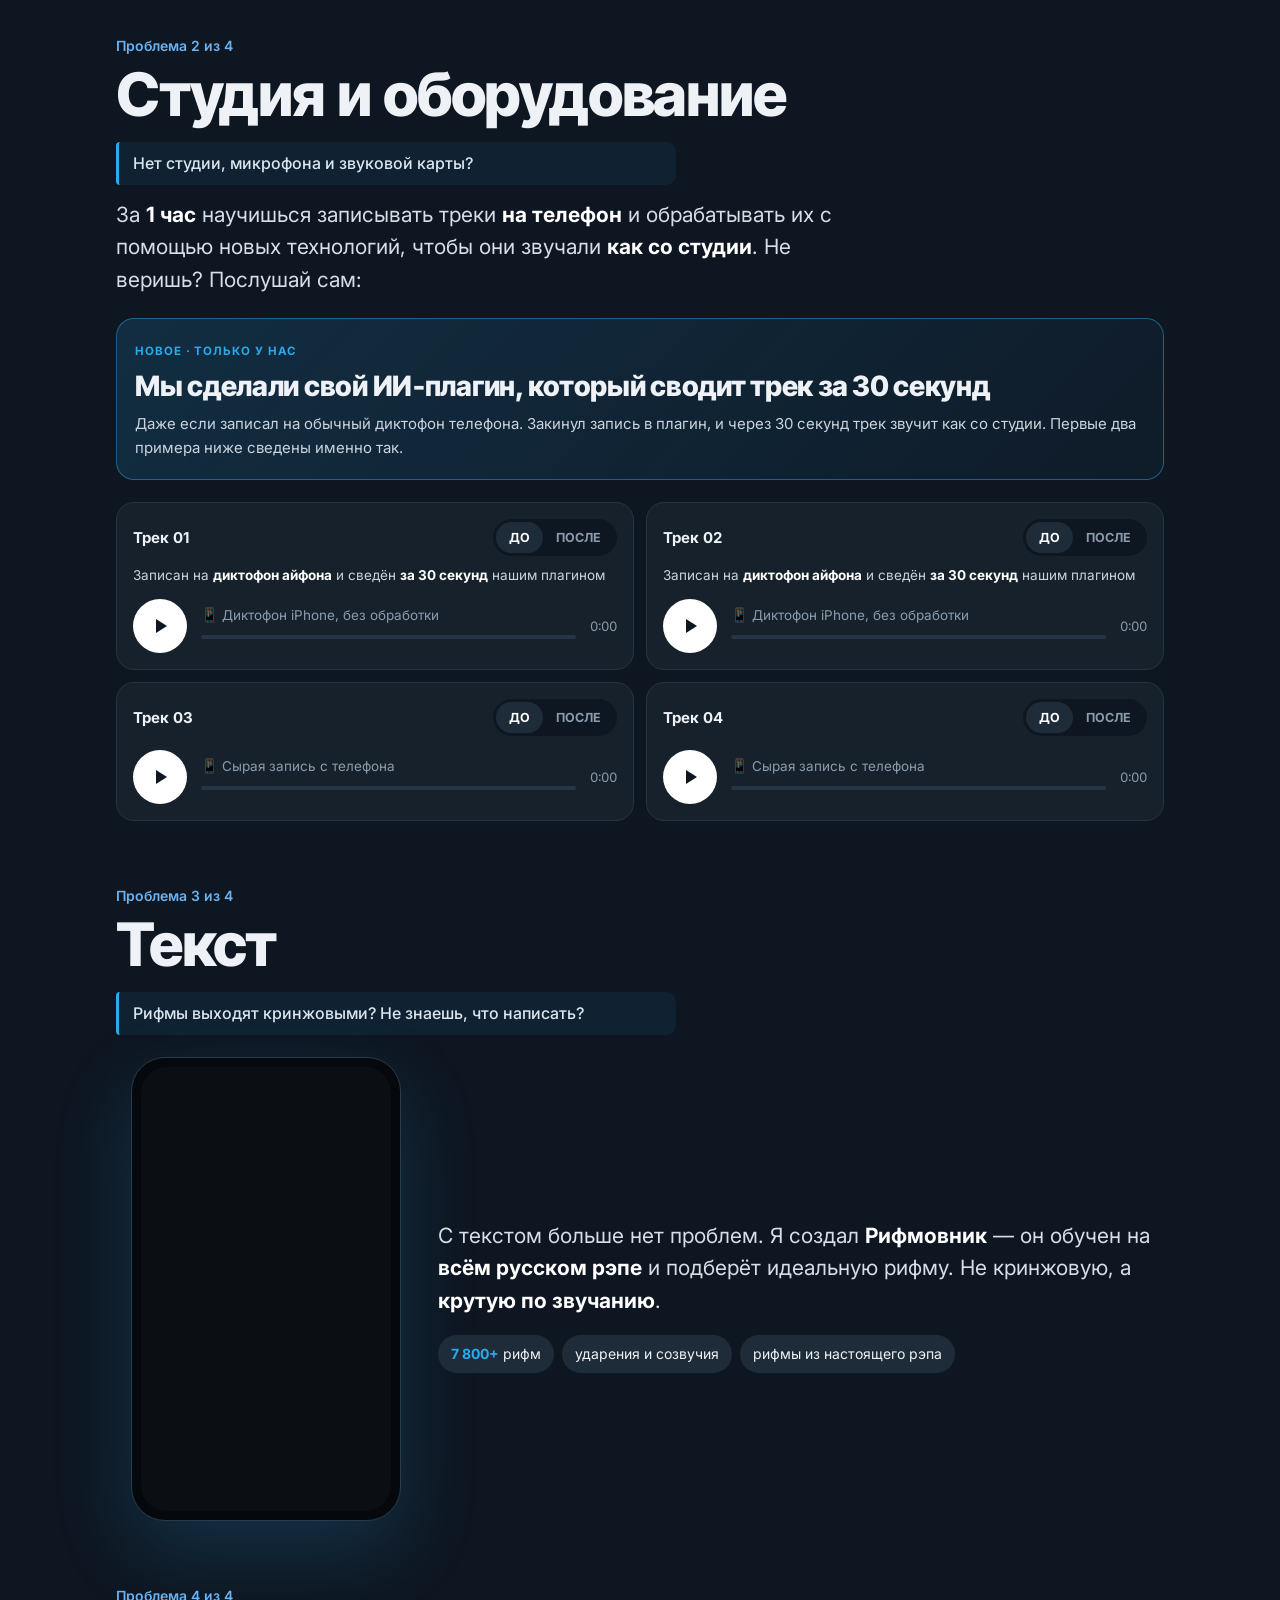
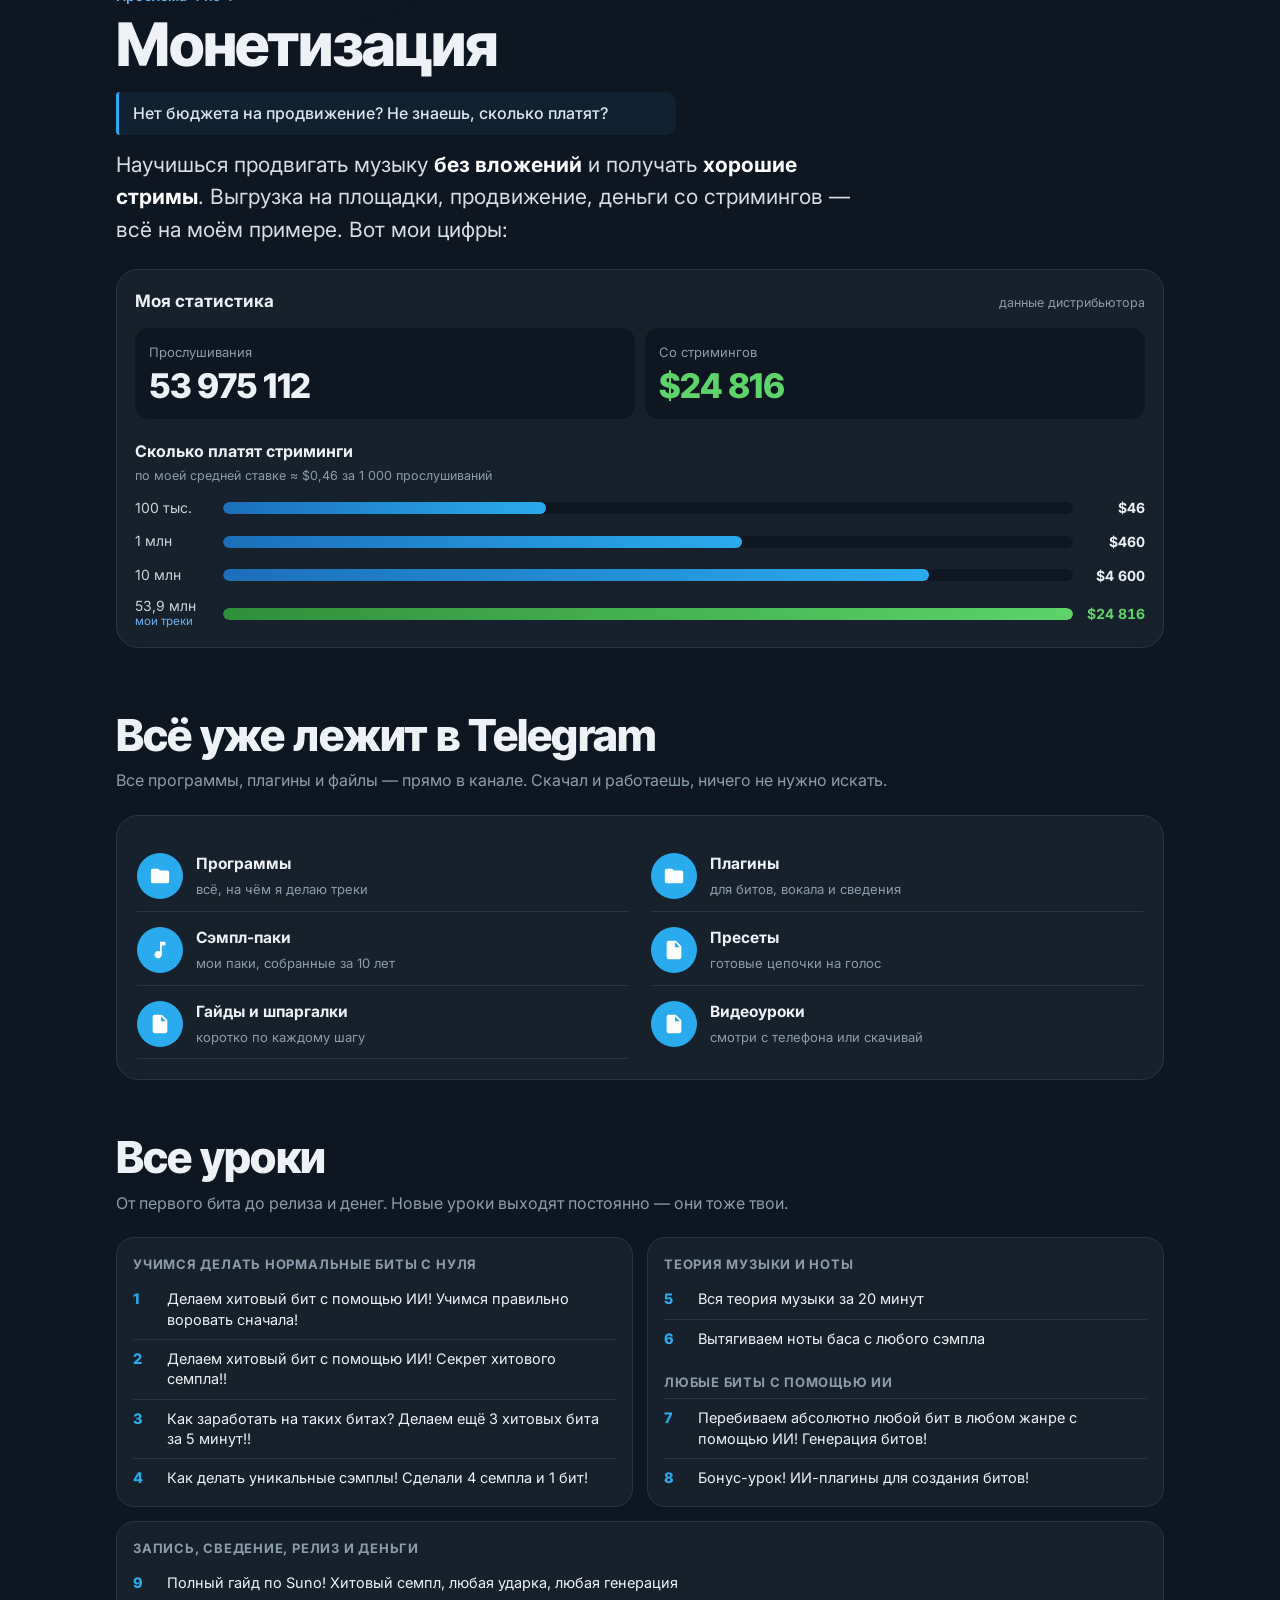
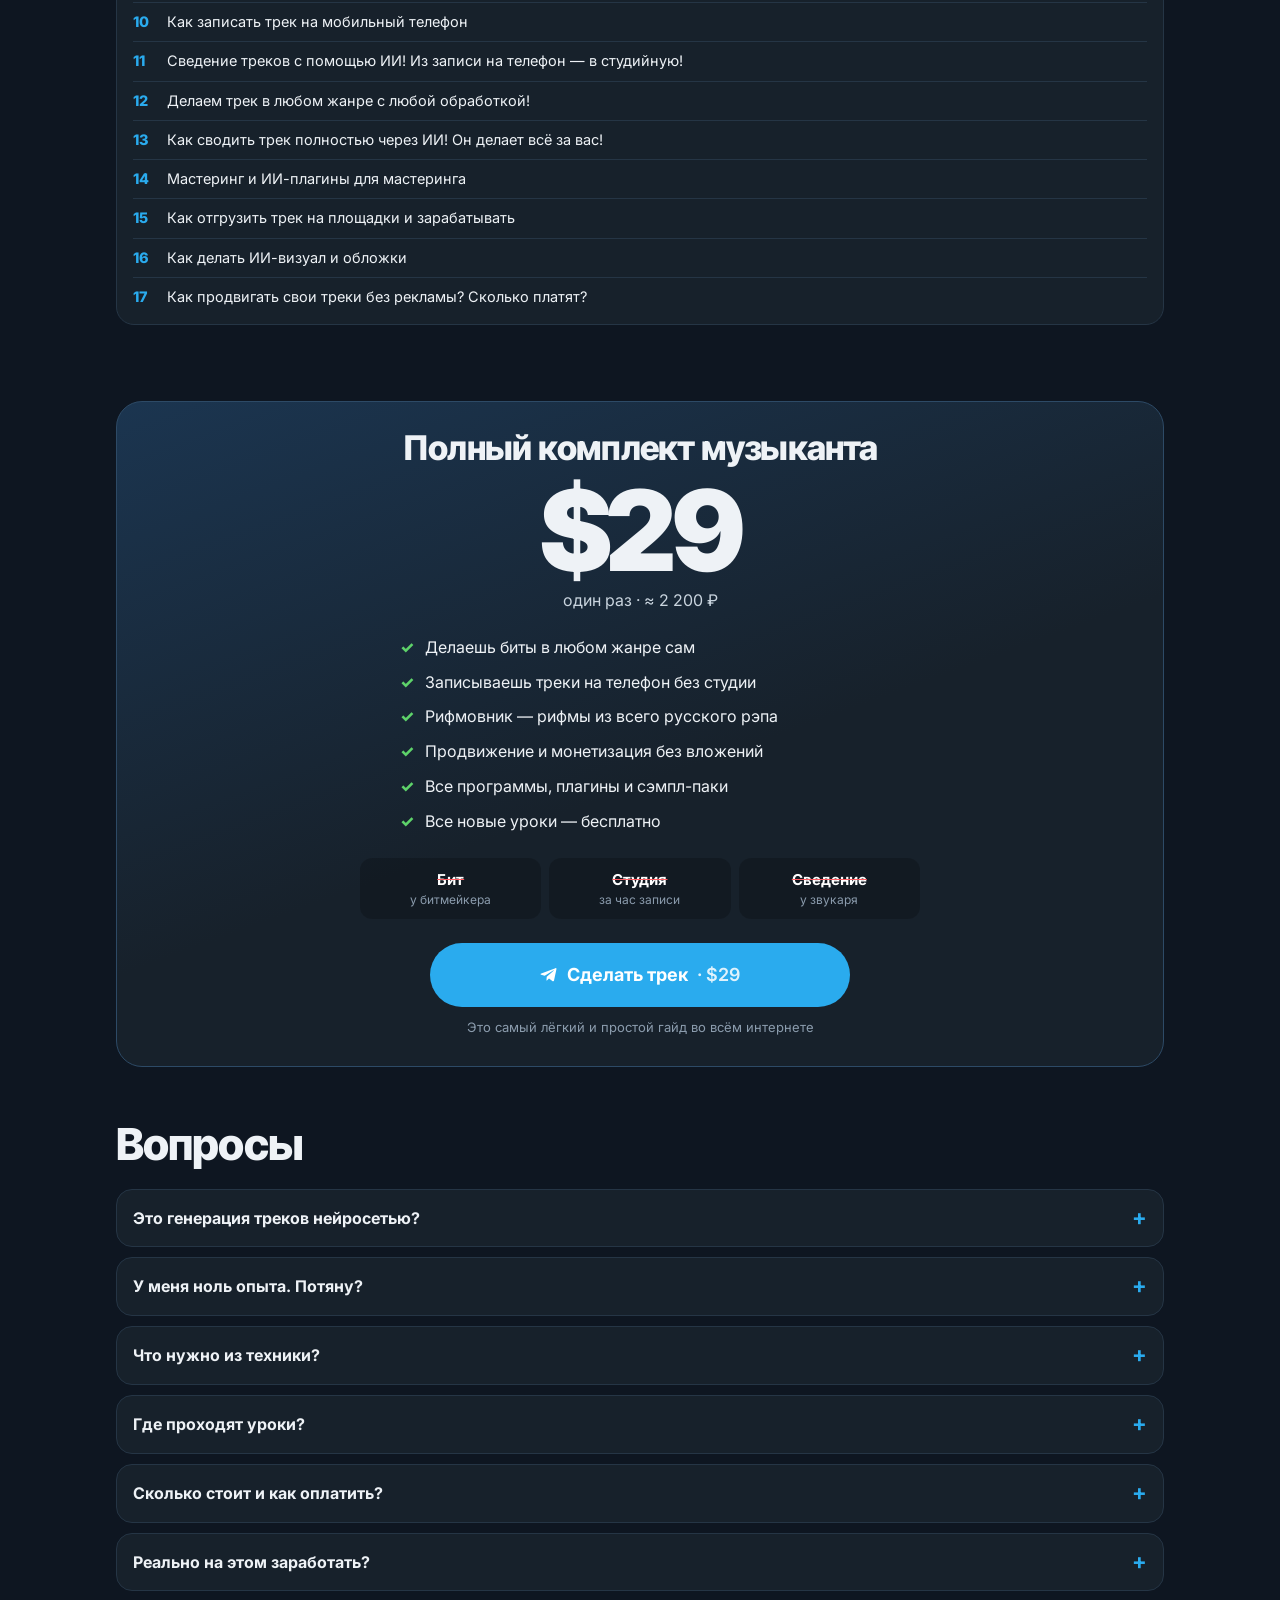
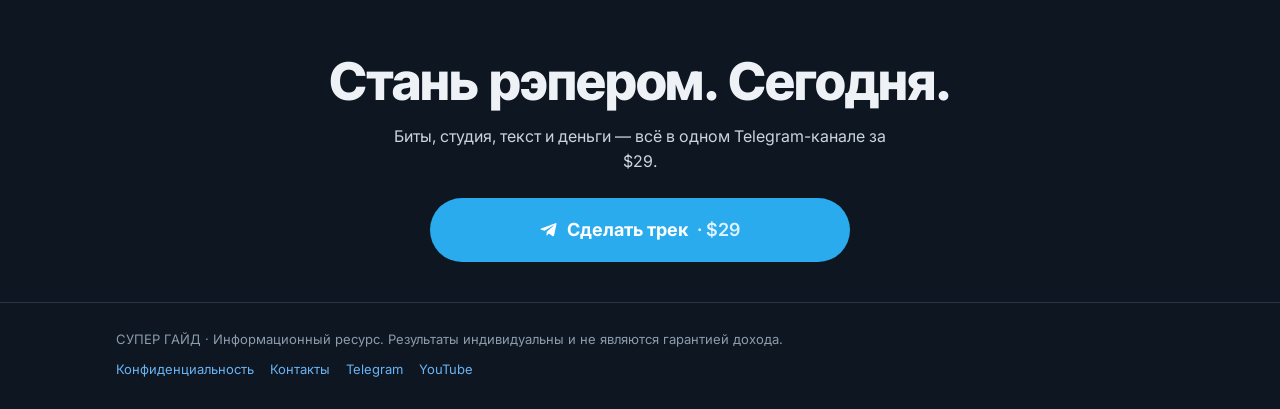
==== commit 06b5f63e: "Блок про ИИ-плагин + 2 новых примера (диктофон iPhone) первыми Co-Authored-By: Claude Opus 5.5 <nore" ====
--- a/index.html
+++ b/index.html
@@ -11,7 +11,9 @@
 <meta property="og:description" content="Биты, студия на телефоне, тексты и монетизация. Всё в Telegram, от А до Я. $29." />
 <meta property="og:type" content="website" />
 <meta property="og:url" content="https://vtrendemusic.info/" />
-<meta property="og:image" content="https://vtrendemusic.info/og-image.png" />
+<meta property="og:image" content="https://vtrendemusic.info/og-super.png" />
+<meta property="og:image:width" content="1200" />
+<meta property="og:image:height" content="630" />
 <meta name="twitter:card" content="summary_large_image" />
 <link rel="icon" type="image/png" sizes="64x64" href="./favicon.png" />
 <link rel="apple-touch-icon" href="./apple-touch-icon.png" />
@@ -126,6 +128,12 @@
 .ab-bar-inner{height:4px;width:100%;background:var(--line);border-radius:2px;overflow:hidden}
 .ab-fill{height:100%;width:0;background:var(--tg)}
 .ab-time{font-size:13px;color:var(--muted);font-variant-numeric:tabular-nums}
+.ab-note{margin-top:10px;font-size:13.5px;line-height:1.45;color:#c9d4de}
+.ab-note b{color:#fff}
+.plug{margin-top:22px;background:linear-gradient(135deg,rgba(42,171,238,.16),rgba(42,171,238,.04));border:1px solid rgba(42,171,238,.45);border-radius:var(--r);padding:18px 18px 20px}
+.plug-tag{display:inline-block;font:700 11.5px Inter,sans-serif;letter-spacing:.08em;text-transform:uppercase;color:var(--tg)}
+.plug-h{font:800 clamp(21px,5.2vw,28px)/1.15 "Inter Tight",sans-serif;letter-spacing:-.01em;margin-top:8px;text-wrap:balance}
+.plug p{margin-top:10px;color:#c9d4de;font-size:15px;line-height:1.55}
 
 /* рифмовник */
 .rif{display:grid;gap:22px;align-items:center;margin-top:22px}
@@ -210,15 +218,10 @@
 .final{text-align:center;padding:64px 0 40px}
 .final h2{font-size:clamp(28px,7.4vw,52px)}
 .final p{color:#c9d4de;margin:14px auto 24px;max-width:520px}
-footer{border-top:1px solid var(--line);padding:26px 0 calc(110px + env(safe-area-inset-bottom));color:var(--muted);font-size:13px}
+footer{border-top:1px solid var(--line);padding:26px 0 calc(30px + env(safe-area-inset-bottom));color:var(--muted);font-size:13px}
 footer .links{display:flex;flex-wrap:wrap;gap:16px;margin-top:10px}
 footer a{color:var(--link)}
 
-/* липкая кнопка на телефоне */
-.dock{position:fixed;left:0;right:0;bottom:0;z-index:40;padding:10px 16px calc(10px + env(safe-area-inset-bottom));background:rgba(14,22,33,.9);backdrop-filter:blur(14px);-webkit-backdrop-filter:blur(14px);border-top:1px solid var(--line);transform:translateY(110%);transition:transform .25s}
-.dock.show{transform:none}
-.dock .btn{width:100%;padding:15px}
-@media(min-width:900px){.dock{display:none}footer{padding-bottom:30px}}
 
 .rv{opacity:0;transform:translateY(18px);transition:opacity .6s,transform .6s}
 .rv.in{opacity:1;transform:none}
@@ -318,10 +321,52 @@
     <div class="pain rv">Нет студии, микрофона и звуковой карты?</div>
     <p class="solve rv">За <b>1 час</b> научишься записывать треки <b>на телефон</b> и обрабатывать их с помощью новых технологий, чтобы они звучали <b>как со студии</b>. Не веришь? Послушай сам:</p>
 
+    <div class="plug rv">
+      <span class="plug-tag">Новое · только у нас</span>
+      <h3 class="plug-h">Мы сделали свой ИИ‑плагин, который сводит трек за&nbsp;30&nbsp;секунд</h3>
+      <p>Даже если записал на обычный диктофон телефона. Закинул запись в плагин, и через 30 секунд трек звучит как со студии. Первые два примера ниже сведены именно так.</p>
+    </div>
+
     <div class="ab-grid">
+      <div class="ab rv" data-before="./5.mp3" data-after="./6.mp3" data-label-before="📱 Диктофон iPhone, без обработки" data-label-after="🤖 Наш ИИ‑плагин · 30 секунд">
+        <div class="ab-top">
+          <h3>Трек 01</h3>
+          <div class="switch"><button class="sw-before on" type="button">ДО</button><button class="sw-after" type="button">ПОСЛЕ</button></div>
+        </div>
+        <div class="ab-note">Записан на <b>диктофон айфона</b> и сведён <b>за 30 секунд</b> нашим плагином</div>
+        <div class="ab-body">
+          <button class="ab-play" type="button" aria-label="Воспроизвести">
+            <svg class="i-play" viewBox="0 0 24 24"><path d="M8 5v14l11-7z"/></svg>
+            <svg class="i-pause" viewBox="0 0 24 24" style="display:none"><path d="M6 5h4v14H6zM14 5h4v14h-4z"/></svg>
+          </button>
+          <div class="ab-mid">
+            <div class="ab-state">📱 Диктофон iPhone, без обработки</div>
+            <div class="ab-bar"><div class="ab-bar-inner"><div class="ab-fill"></div></div></div>
+          </div>
+          <div class="ab-time">0:00</div>
+        </div>
+      </div>
+      <div class="ab rv" data-before="./7.mp3" data-after="./8.mp3" data-label-before="📱 Диктофон iPhone, без обработки" data-label-after="🤖 Наш ИИ‑плагин · 30 секунд">
+        <div class="ab-top">
+          <h3>Трек 02</h3>
+          <div class="switch"><button class="sw-before on" type="button">ДО</button><button class="sw-after" type="button">ПОСЛЕ</button></div>
+        </div>
+        <div class="ab-note">Записан на <b>диктофон айфона</b> и сведён <b>за 30 секунд</b> нашим плагином</div>
+        <div class="ab-body">
+          <button class="ab-play" type="button" aria-label="Воспроизвести">
+            <svg class="i-play" viewBox="0 0 24 24"><path d="M8 5v14l11-7z"/></svg>
+            <svg class="i-pause" viewBox="0 0 24 24" style="display:none"><path d="M6 5h4v14H6zM14 5h4v14h-4z"/></svg>
+          </button>
+          <div class="ab-mid">
+            <div class="ab-state">📱 Диктофон iPhone, без обработки</div>
+            <div class="ab-bar"><div class="ab-bar-inner"><div class="ab-fill"></div></div></div>
+          </div>
+          <div class="ab-time">0:00</div>
+        </div>
+      </div>
       <div class="ab rv" data-before="./1.mp3" data-after="./2.mp3">
         <div class="ab-top">
-          <h3>Трек 01</h3>
+          <h3>Трек 03</h3>
           <div class="switch"><button class="sw-before on" type="button">ДО</button><button class="sw-after" type="button">ПОСЛЕ</button></div>
         </div>
         <div class="ab-body">
@@ -338,7 +383,7 @@
       </div>
       <div class="ab rv" data-before="./4.mp3" data-after="./3.mp3">
         <div class="ab-top">
-          <h3>Трек 02</h3>
+          <h3>Трек 04</h3>
           <div class="switch"><button class="sw-before on" type="button">ДО</button><button class="sw-after" type="button">ПОСЛЕ</button></div>
         </div>
         <div class="ab-body">
@@ -517,7 +562,6 @@
   </div>
 </footer>
 
-<div class="dock" id="dock"><a class="btn" href="https://t.me/vtrendevip_bot?start=site"><svg><use href="#tg"/></svg>Сделать трек</a></div>
 
 <script>
 // появление блоков при прокрутке
@@ -526,10 +570,6 @@
 // страховка: если наблюдатель не сработал, показываем по прокрутке
 const revealCheck=()=>document.querySelectorAll('.rv:not(.in)').forEach(el=>{if(el.getBoundingClientRect().top<innerHeight*0.95)el.classList.add('in')});
 addEventListener('scroll',revealCheck,{passive:true});addEventListener('load',revealCheck);
-
-// липкая кнопка: показываем после первого экрана
-const dock=document.getElementById('dock'),hero=document.querySelector('.hero .cta');
-new IntersectionObserver(([e])=>dock.classList.toggle('show',!e.isIntersecting&&e.boundingClientRect.top<0)).observe(hero);
 
 // плееры «до/после» с переключением на лету
 const units=[];
@@ -564,7 +604,7 @@
     if(isFinite(to.duration)&&to.duration>0)apply();else to.addEventListener('loadedmetadata',apply,{once:true});
     swB.classList.toggle('on',m==='before');swA.classList.toggle('on',m==='after');
     ab.classList.toggle('after',m==='after');
-    state.textContent=m==='before'?'📱 Сырая запись с телефона':'🎧 После обработки — как со студии';
+    state.textContent=m==='before'?(ab.dataset.labelBefore||'📱 Сырая запись с телефона'):(ab.dataset.labelAfter||'🎧 После обработки — как со студии');
   }
   swB.addEventListener('click',()=>switchTo('before'));
   swA.addEventListener('click',()=>switchTo('after'));
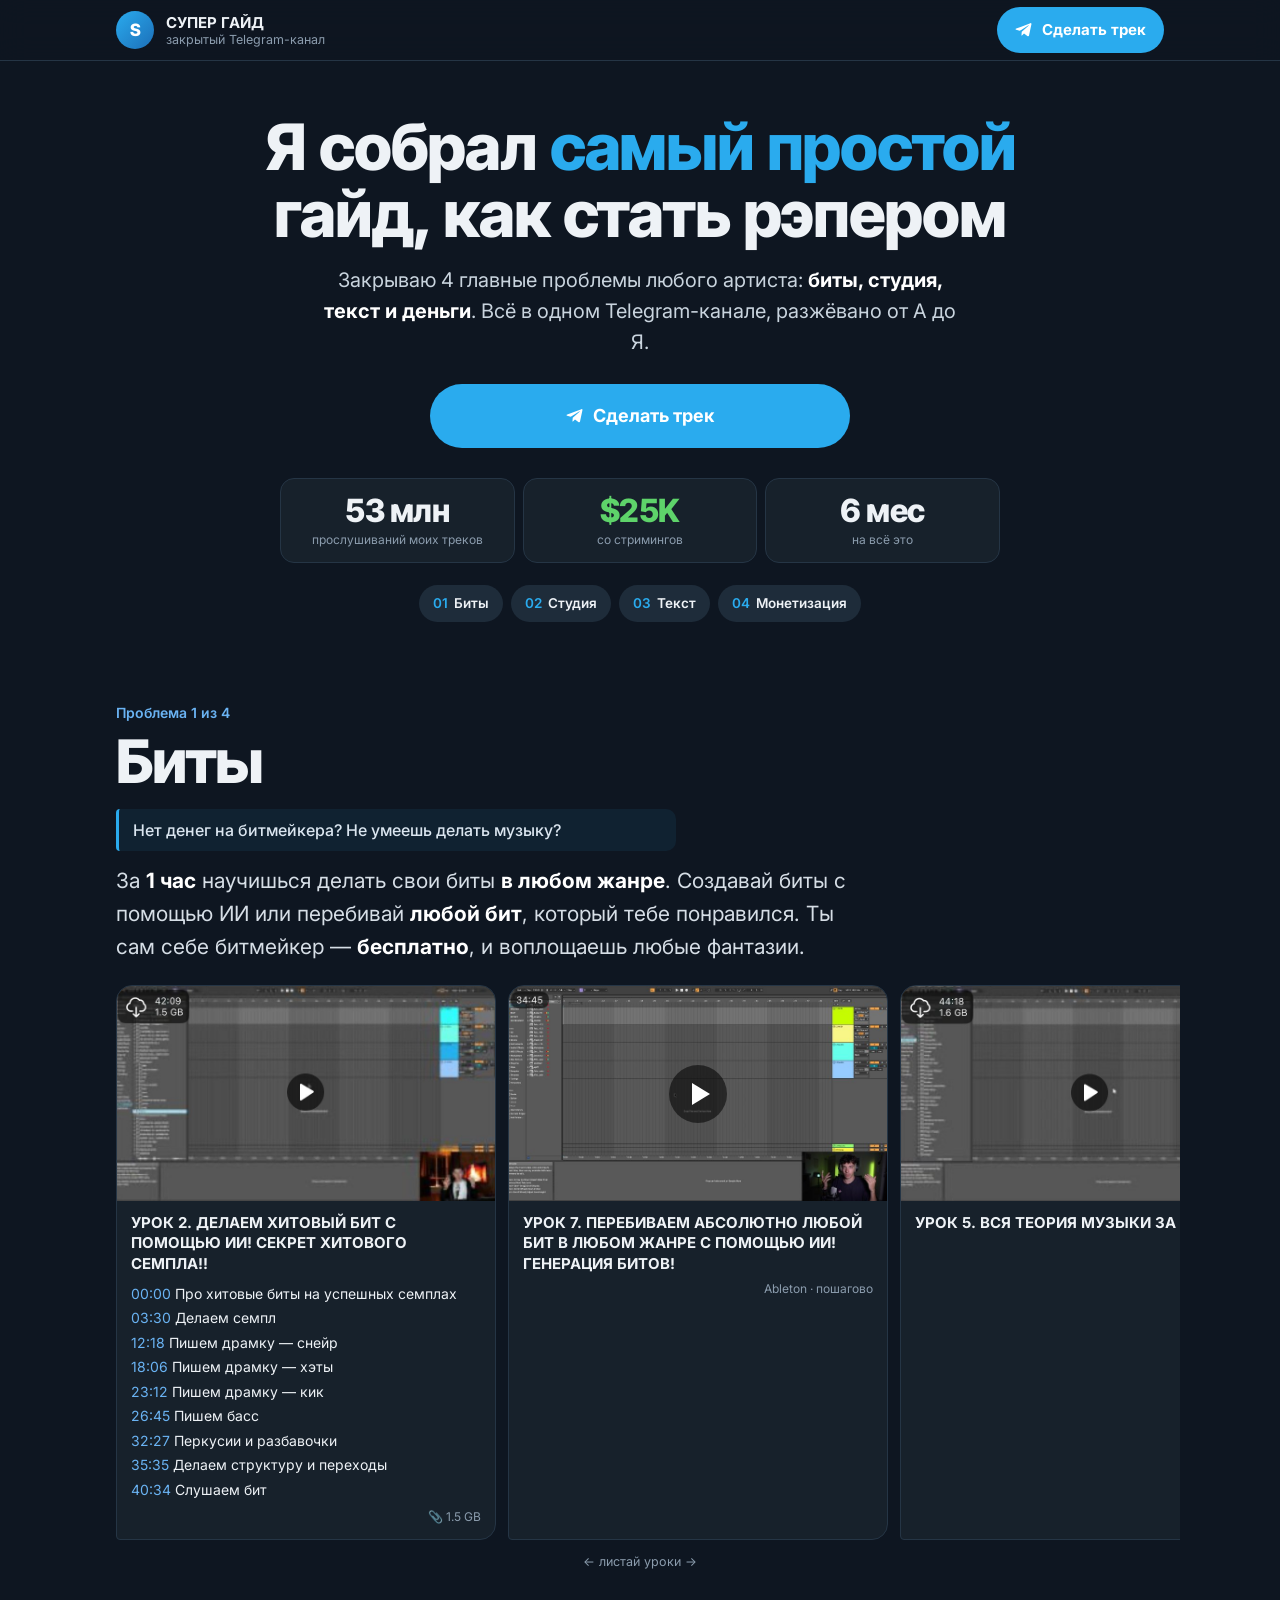
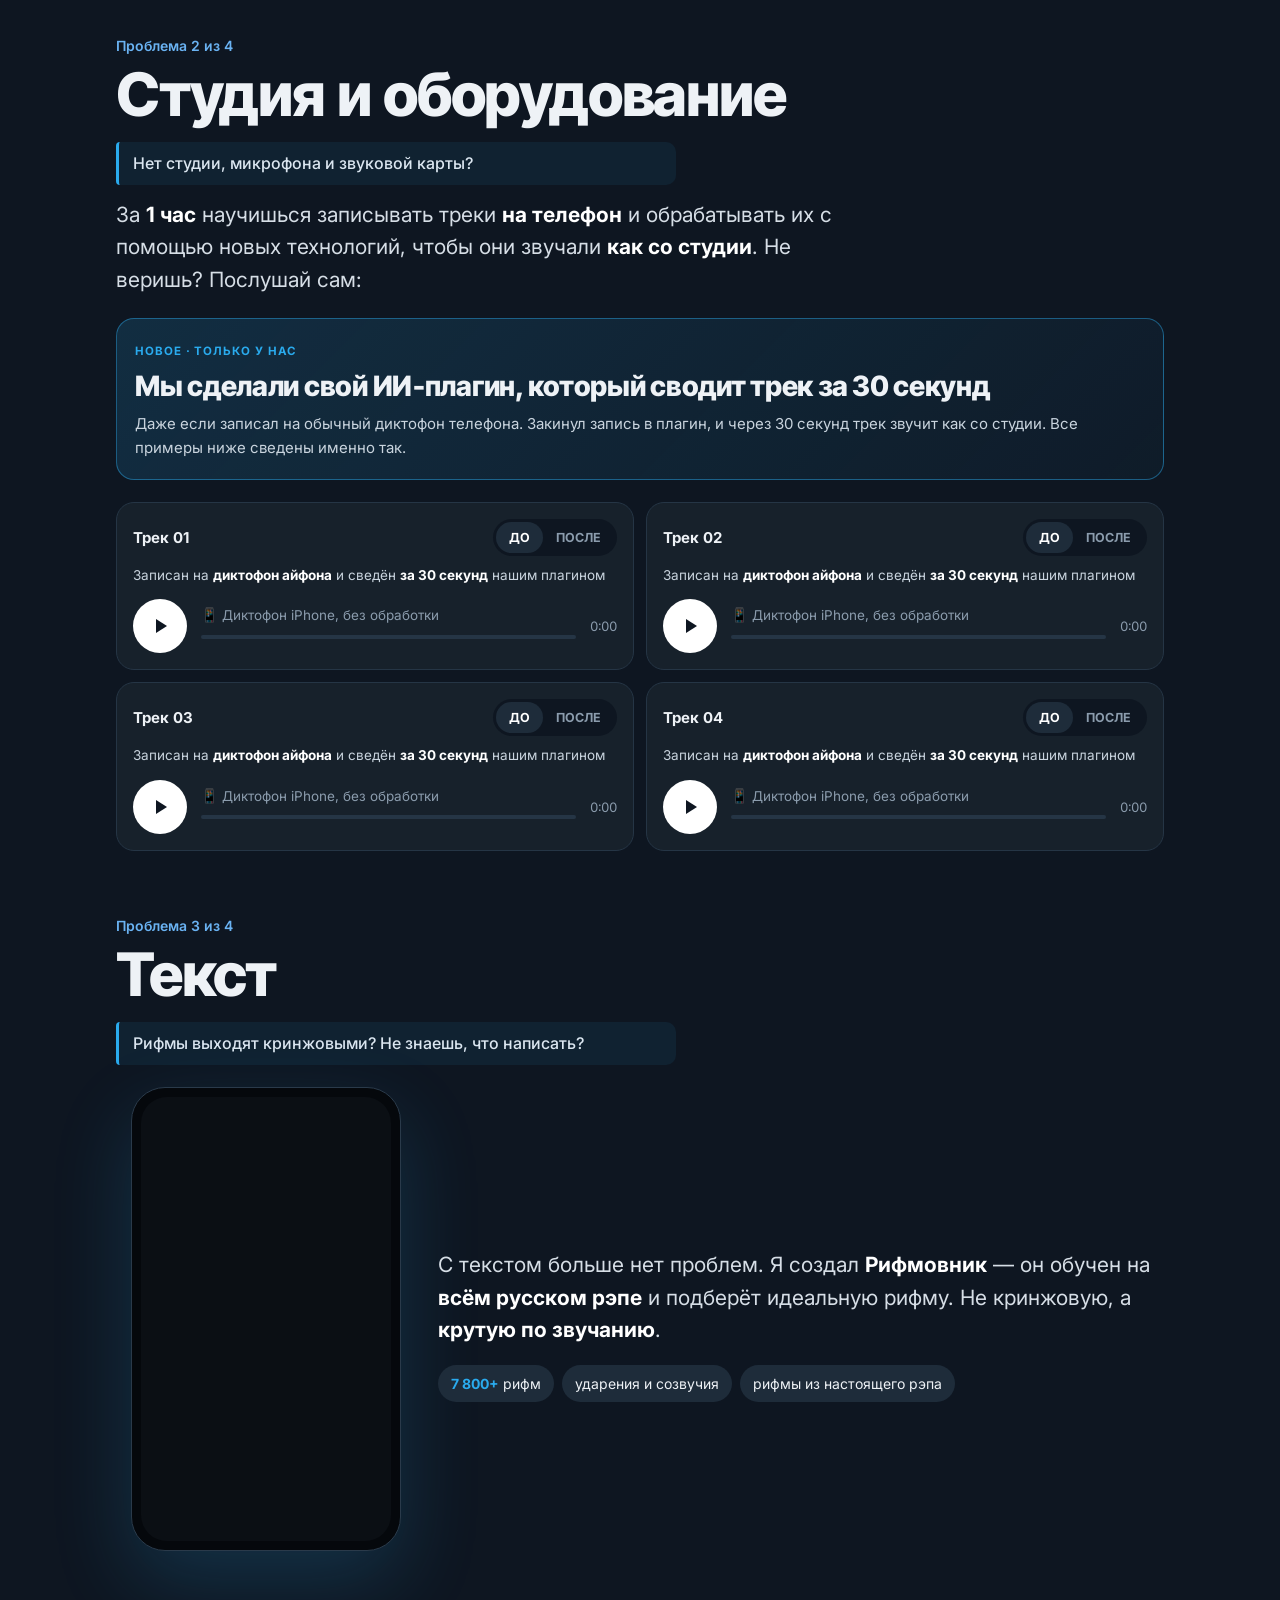
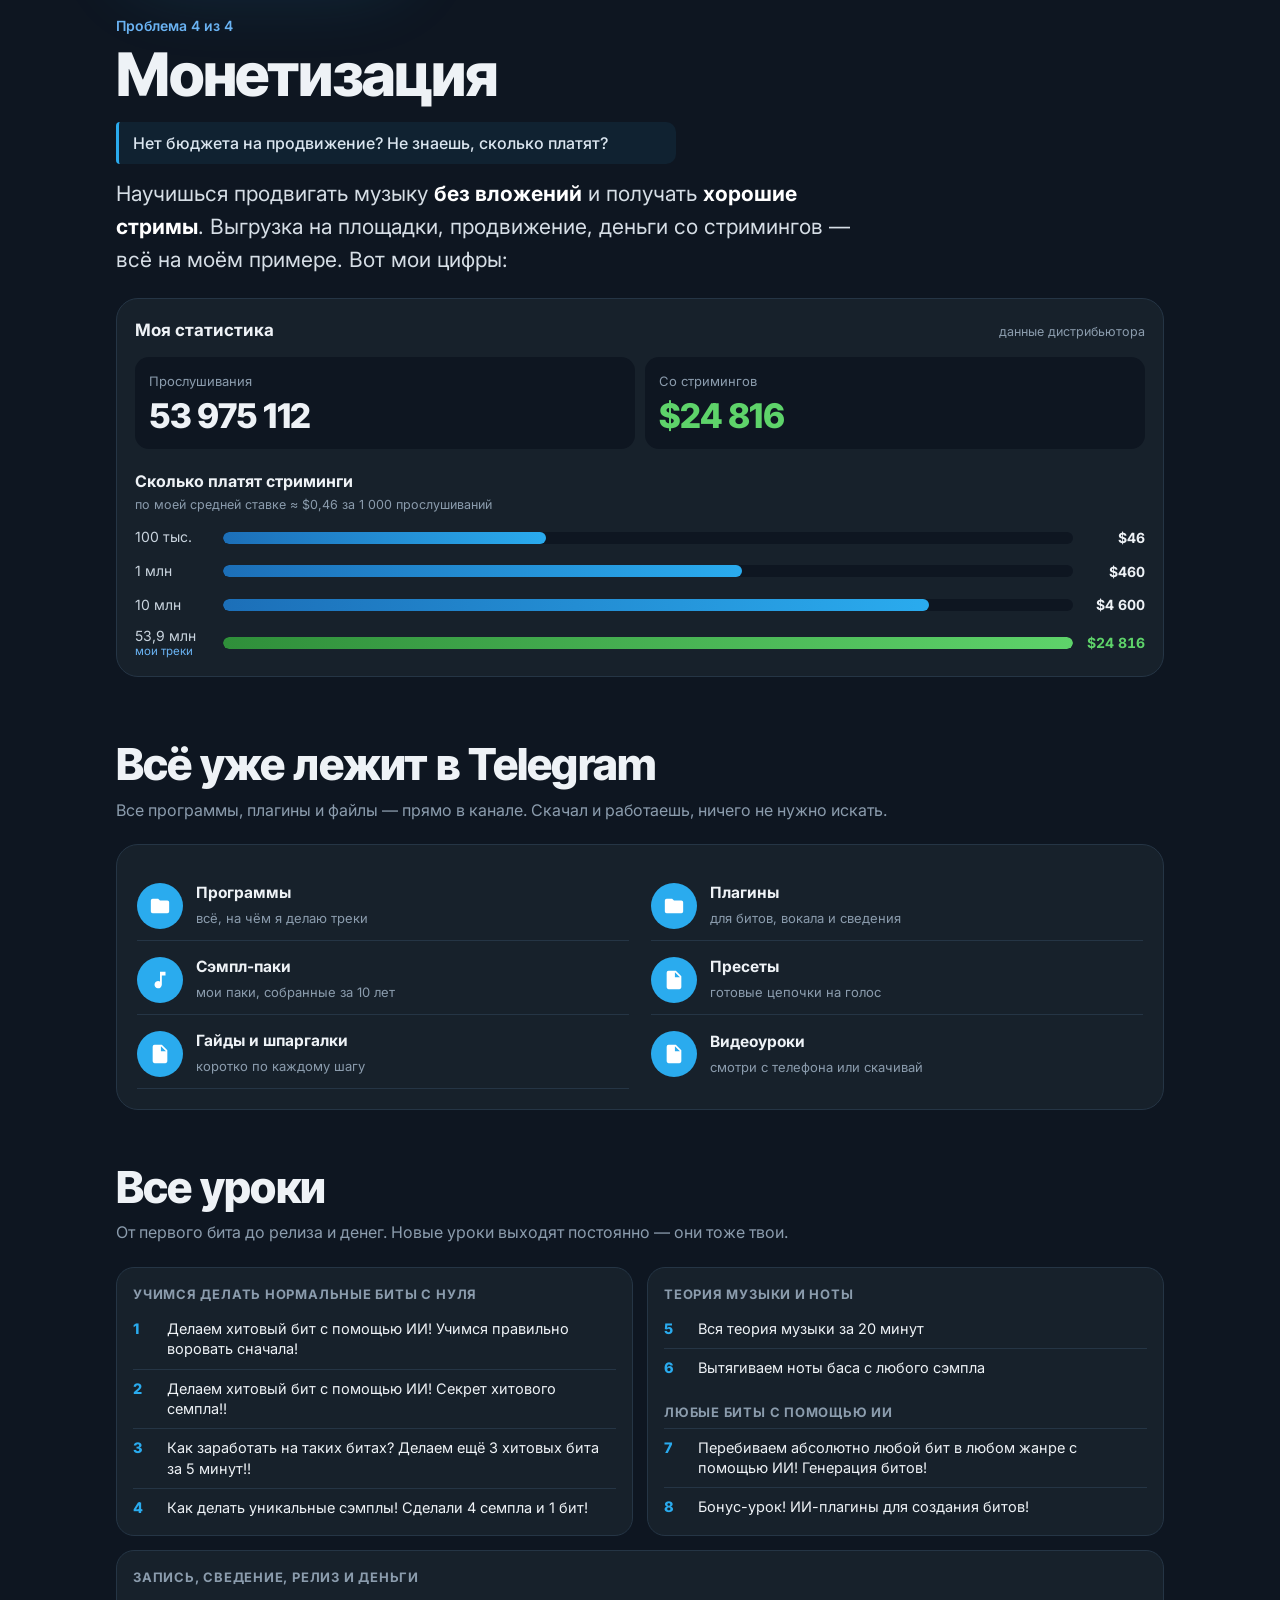
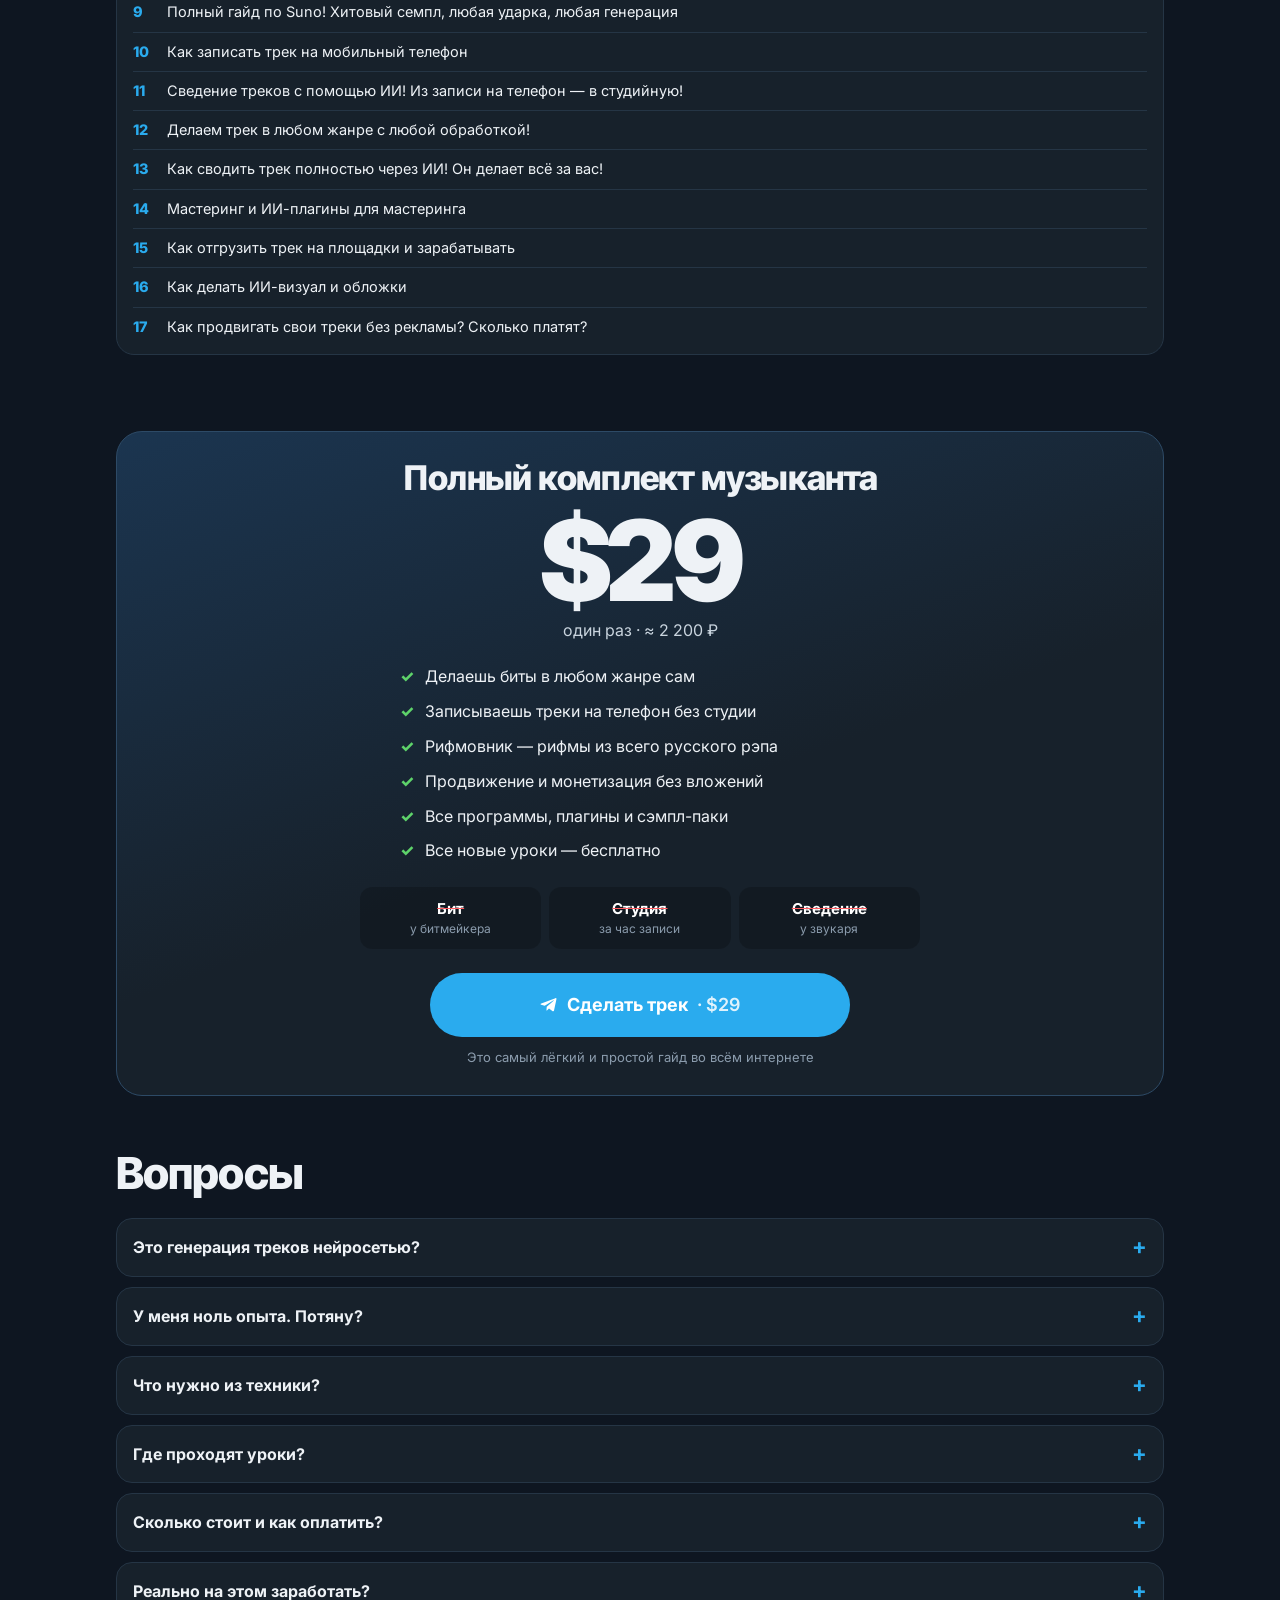
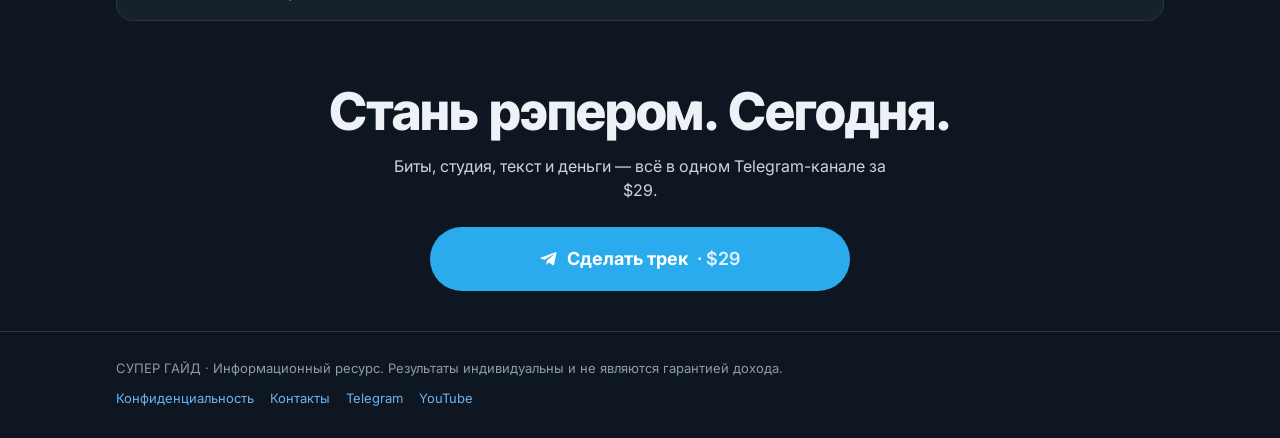
==== commit b1cd7fae: "Плеер до/после: переключение с того же места (Safari/iPhone), подписи на всех примерах Co-Authored-B" ====
--- a/index.html
+++ b/index.html
@@ -324,7 +324,7 @@
     <div class="plug rv">
       <span class="plug-tag">Новое · только у нас</span>
       <h3 class="plug-h">Мы сделали свой ИИ‑плагин, который сводит трек за&nbsp;30&nbsp;секунд</h3>
-      <p>Даже если записал на обычный диктофон телефона. Закинул запись в плагин, и через 30 секунд трек звучит как со студии. Первые два примера ниже сведены именно так.</p>
+      <p>Даже если записал на обычный диктофон телефона. Закинул запись в плагин, и через 30 секунд трек звучит как со студии. Все примеры ниже сведены именно так.</p>
     </div>
 
     <div class="ab-grid">
@@ -364,35 +364,37 @@
           <div class="ab-time">0:00</div>
         </div>
       </div>
-      <div class="ab rv" data-before="./1.mp3" data-after="./2.mp3">
+      <div class="ab rv" data-before="./1.mp3" data-after="./2.mp3" data-label-before="📱 Диктофон iPhone, без обработки" data-label-after="🤖 Наш ИИ‑плагин · 30 секунд">
         <div class="ab-top">
           <h3>Трек 03</h3>
           <div class="switch"><button class="sw-before on" type="button">ДО</button><button class="sw-after" type="button">ПОСЛЕ</button></div>
         </div>
+        <div class="ab-note">Записан на <b>диктофон айфона</b> и сведён <b>за 30 секунд</b> нашим плагином</div>
         <div class="ab-body">
           <button class="ab-play" type="button" aria-label="Воспроизвести">
             <svg class="i-play" viewBox="0 0 24 24"><path d="M8 5v14l11-7z"/></svg>
             <svg class="i-pause" viewBox="0 0 24 24" style="display:none"><path d="M6 5h4v14H6zM14 5h4v14h-4z"/></svg>
           </button>
           <div class="ab-mid">
-            <div class="ab-state">📱 Сырая запись с телефона</div>
+            <div class="ab-state">📱 Диктофон iPhone, без обработки</div>
             <div class="ab-bar"><div class="ab-bar-inner"><div class="ab-fill"></div></div></div>
           </div>
           <div class="ab-time">0:00</div>
         </div>
       </div>
-      <div class="ab rv" data-before="./4.mp3" data-after="./3.mp3">
+      <div class="ab rv" data-before="./4.mp3" data-after="./3.mp3" data-label-before="📱 Диктофон iPhone, без обработки" data-label-after="🤖 Наш ИИ‑плагин · 30 секунд">
         <div class="ab-top">
           <h3>Трек 04</h3>
           <div class="switch"><button class="sw-before on" type="button">ДО</button><button class="sw-after" type="button">ПОСЛЕ</button></div>
         </div>
+        <div class="ab-note">Записан на <b>диктофон айфона</b> и сведён <b>за 30 секунд</b> нашим плагином</div>
         <div class="ab-body">
           <button class="ab-play" type="button" aria-label="Воспроизвести">
             <svg class="i-play" viewBox="0 0 24 24"><path d="M8 5v14l11-7z"/></svg>
             <svg class="i-pause" viewBox="0 0 24 24" style="display:none"><path d="M6 5h4v14H6zM14 5h4v14h-4z"/></svg>
           </button>
           <div class="ab-mid">
-            <div class="ab-state">📱 Сырая запись с телефона</div>
+            <div class="ab-state">📱 Диктофон iPhone, без обработки</div>
             <div class="ab-bar"><div class="ab-bar-inner"><div class="ab-fill"></div></div></div>
           </div>
           <div class="ab-time">0:00</div>
@@ -592,16 +594,30 @@
   });
   playBtn.addEventListener('click',()=>{
     const c=cur();
-    if(c.paused){units.forEach(u=>{if(u!==unit)u.pauseAll()});c.play();setIcons(true)}
+    if(c.paused){
+      units.forEach(u=>{if(u!==unit)u.pauseAll()});c.play();setIcons(true);
+      // заранее подгружаем вторую версию, чтобы переключение было мгновенным (особенно на iPhone)
+      const o=c===a.before?a.after:a.before;if(o.readyState===0){o.preload='auto';o.load()}
+    }
     else{c.pause();setIcons(false)}
   });
   bar.addEventListener('click',e=>{const r=bar.getBoundingClientRect(),c=cur();if(isFinite(c.duration)){c.currentTime=(e.clientX-r.left)/r.width*c.duration;tick()}});
   function switchTo(m){
     if(m===mode)return;
-    const from=cur(),was=!from.paused,ratio=from.duration?from.currentTime/from.duration:0;
+    const from=cur(),was=!from.paused,pos=from.currentTime,ratio=from.duration?pos/from.duration:0;
     from.pause();mode=m;const to=cur();
-    const apply=()=>{if(isFinite(to.duration))to.currentTime=ratio*to.duration;if(was){to.play();setIcons(true)}tick()};
-    if(isFinite(to.duration)&&to.duration>0)apply();else to.addEventListener('loadedmetadata',apply,{once:true});
+    // та же секунда, что играла; если длины файлов разные — та же доля трека
+    const target=()=>isFinite(to.duration)&&isFinite(from.duration)&&Math.abs(to.duration-from.duration)>0.5?ratio*to.duration:pos;
+    const seek=()=>{try{to.currentTime=target()}catch(e){}tick()};
+    if(to.readyState>=1)seek();else{to.addEventListener('loadedmetadata',seek,{once:true});if(to.readyState===0)to.load()}
+    // play() вызываем сразу в обработчике нажатия — иначе Safari его блокирует
+    if(was){
+      setIcons(true);
+      const p=to.play();
+      const fix=()=>{if(Math.abs(to.currentTime-target())>0.3)seek()};
+      to.addEventListener('playing',fix,{once:true});
+      if(p&&p.catch)p.catch(()=>setIcons(false));
+    }
     swB.classList.toggle('on',m==='before');swA.classList.toggle('on',m==='after');
     ab.classList.toggle('after',m==='after');
     state.textContent=m==='before'?(ab.dataset.labelBefore||'📱 Сырая запись с телефона'):(ab.dataset.labelAfter||'🎧 После обработки — как со студии');
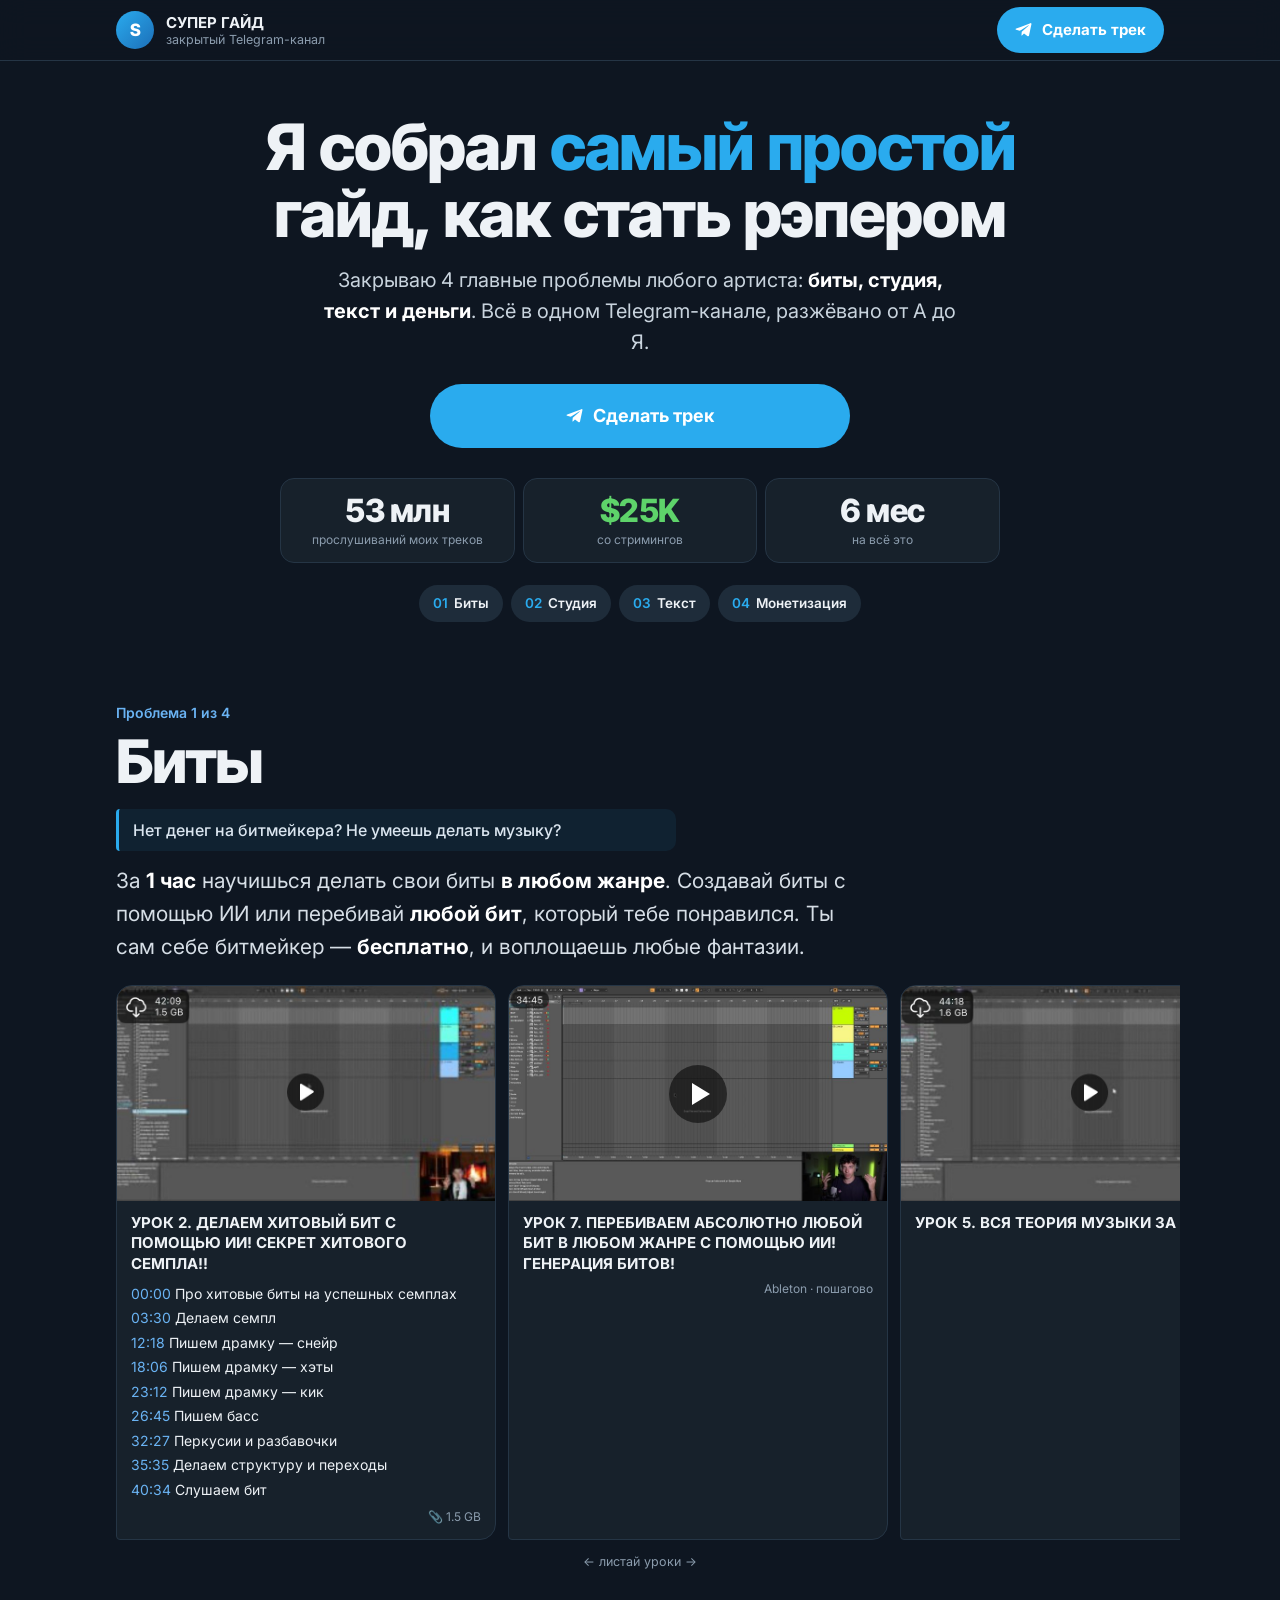
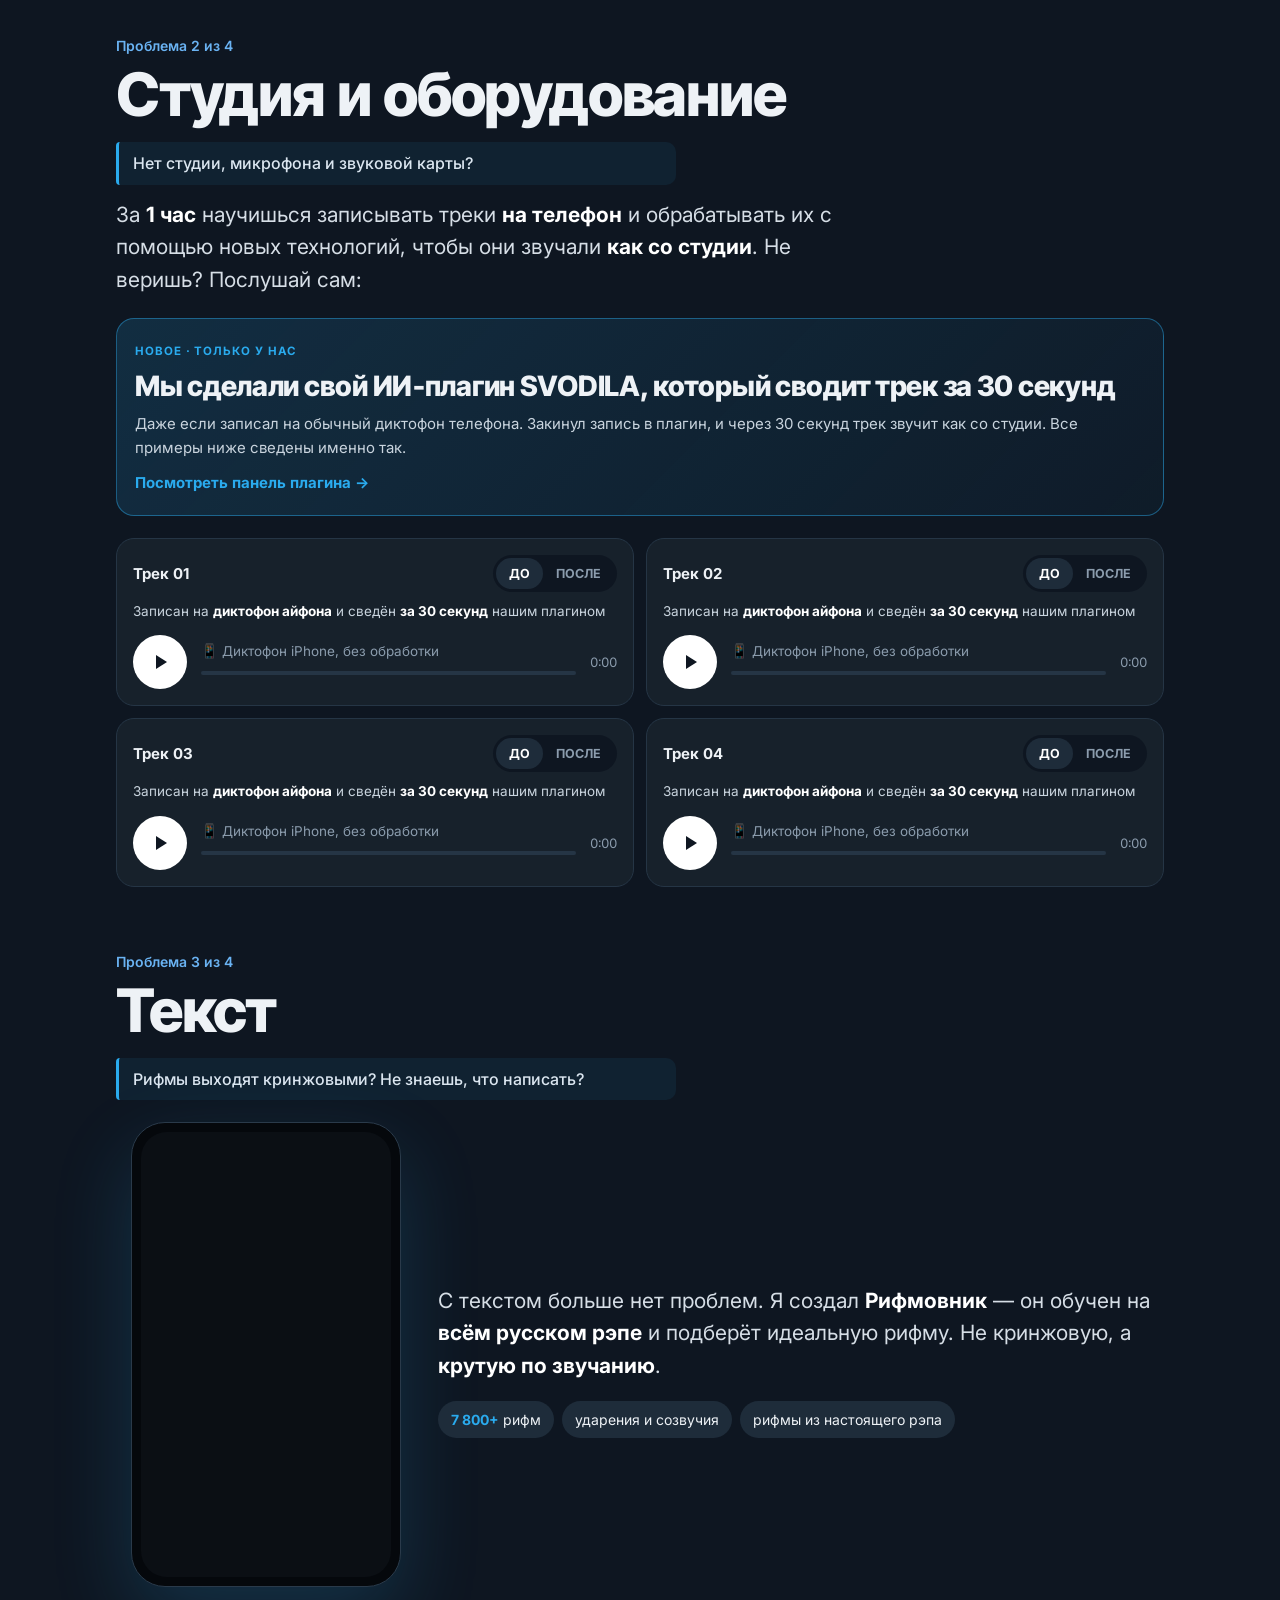
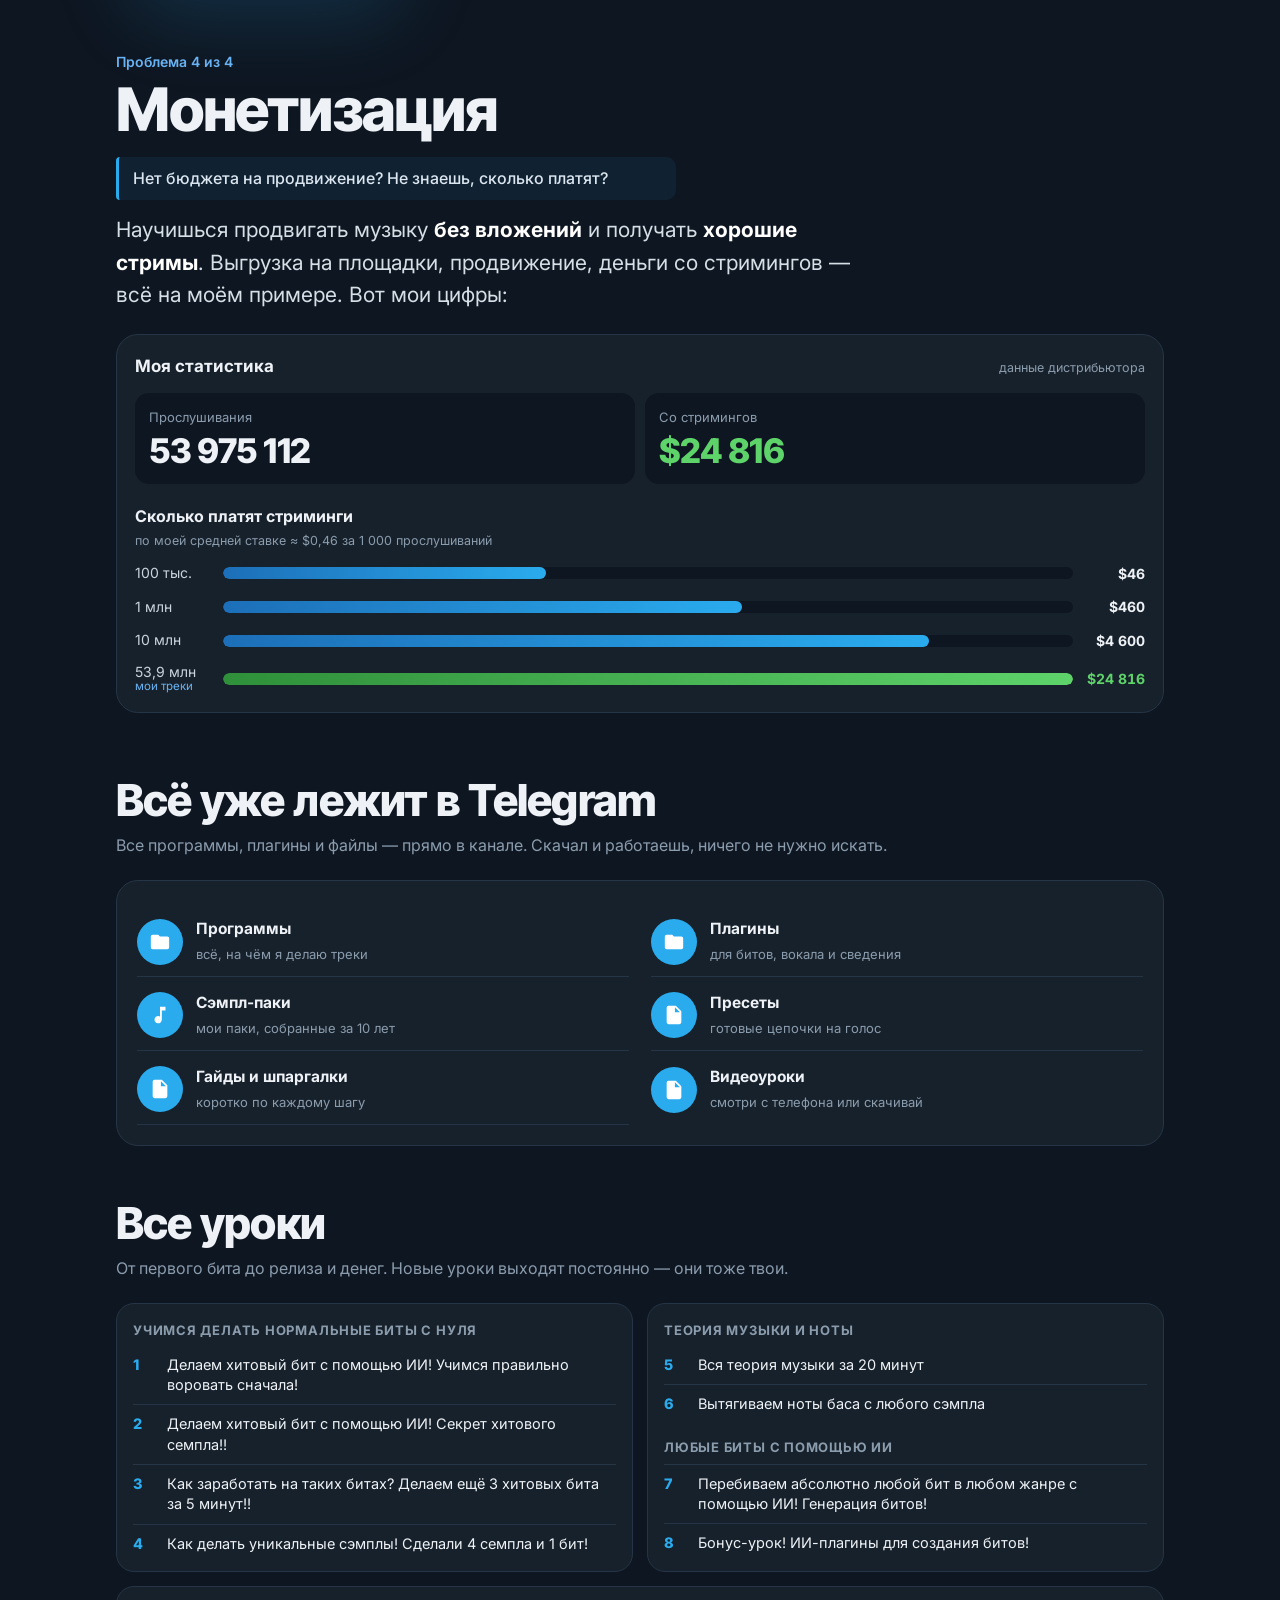
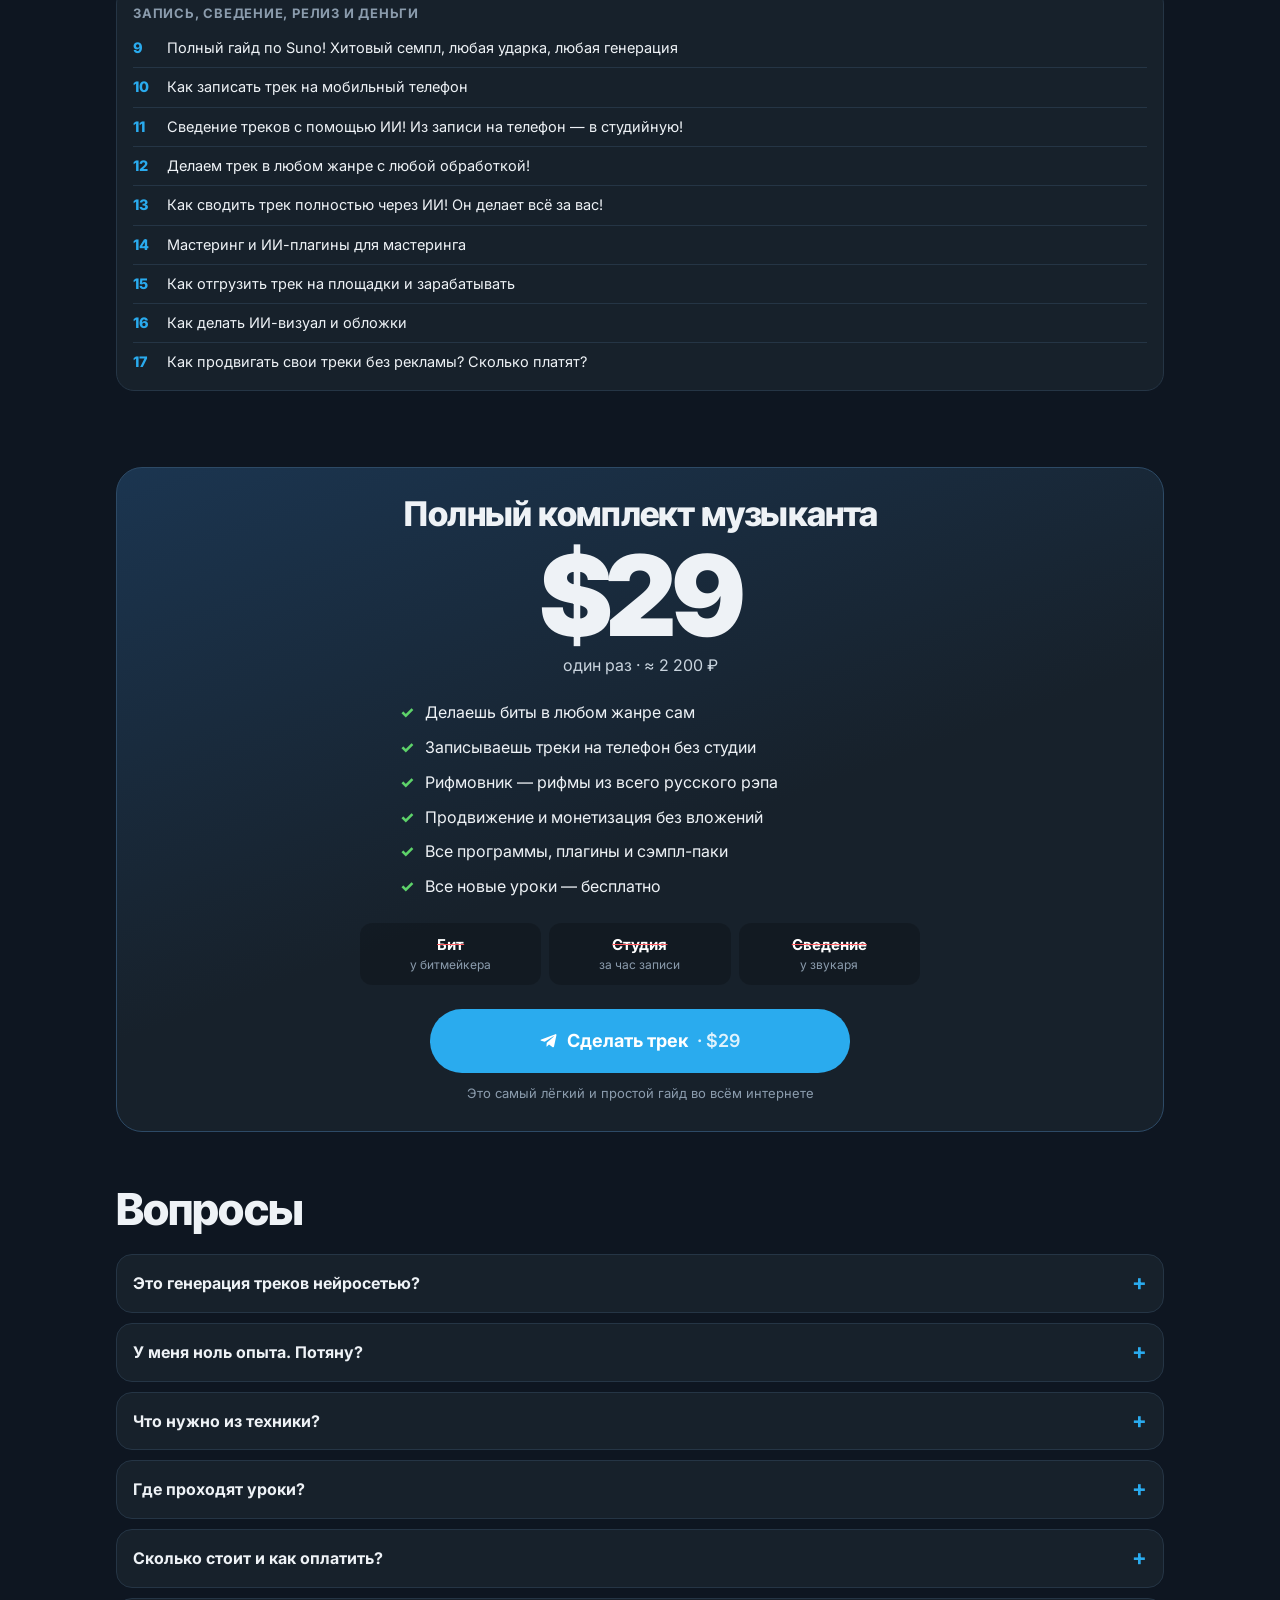
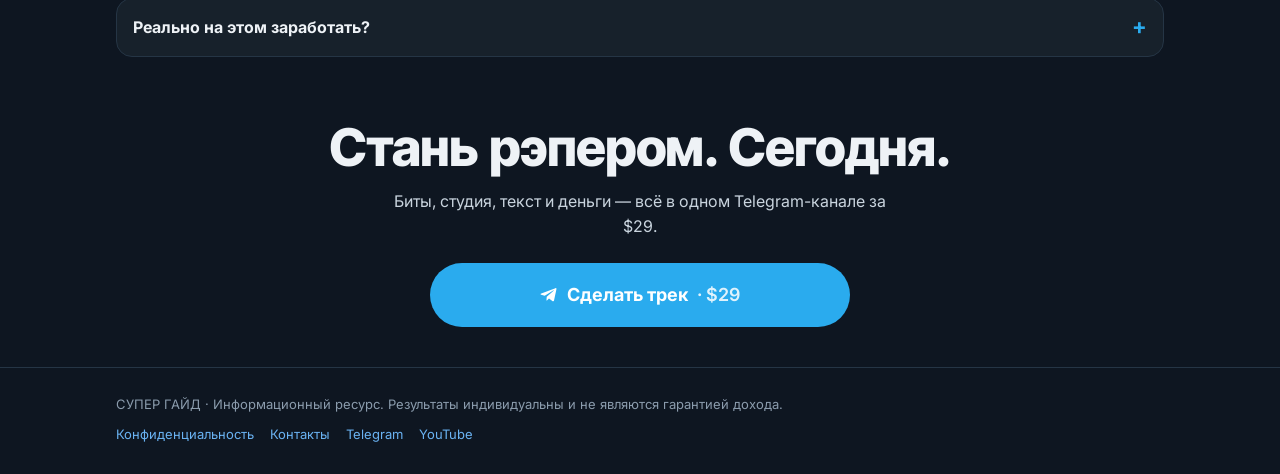
==== commit d99dc60d: "Страница плагина SVODILA /plagin: панель + 4 примера ДО/ПОСЛЕ; ссылка с главной Co-Authored-By: Clau" ====
--- a/index.html
+++ b/index.html
@@ -133,6 +133,7 @@
 .plug{margin-top:22px;background:linear-gradient(135deg,rgba(42,171,238,.16),rgba(42,171,238,.04));border:1px solid rgba(42,171,238,.45);border-radius:var(--r);padding:18px 18px 20px}
 .plug-tag{display:inline-block;font:700 11.5px Inter,sans-serif;letter-spacing:.08em;text-transform:uppercase;color:var(--tg)}
 .plug-h{font:800 clamp(21px,5.2vw,28px)/1.15 "Inter Tight",sans-serif;letter-spacing:-.01em;margin-top:8px;text-wrap:balance}
+.plug-more{display:inline-block;margin-top:12px;color:var(--tg);font-weight:700;font-size:15px}
 .plug p{margin-top:10px;color:#c9d4de;font-size:15px;line-height:1.55}
 
 /* рифмовник */
@@ -323,12 +324,13 @@
 
     <div class="plug rv">
       <span class="plug-tag">Новое · только у нас</span>
-      <h3 class="plug-h">Мы сделали свой ИИ‑плагин, который сводит трек за&nbsp;30&nbsp;секунд</h3>
+      <h3 class="plug-h">Мы сделали свой ИИ‑плагин SVODILA, который сводит трек за&nbsp;30&nbsp;секунд</h3>
       <p>Даже если записал на обычный диктофон телефона. Закинул запись в плагин, и через 30 секунд трек звучит как со студии. Все примеры ниже сведены именно так.</p>
+      <a class="plug-more" href="/plagin/">Посмотреть панель плагина →</a>
     </div>
 
     <div class="ab-grid">
-      <div class="ab rv" data-before="./5.mp3" data-after="./6.mp3" data-label-before="📱 Диктофон iPhone, без обработки" data-label-after="🤖 Наш ИИ‑плагин · 30 секунд">
+      <div class="ab rv" data-before="./5.mp3?v=2" data-after="./6.mp3" data-label-before="📱 Диктофон iPhone, без обработки" data-label-after="🤖 Наш ИИ‑плагин · 30 секунд">
         <div class="ab-top">
           <h3>Трек 01</h3>
           <div class="switch"><button class="sw-before on" type="button">ДО</button><button class="sw-after" type="button">ПОСЛЕ</button></div>
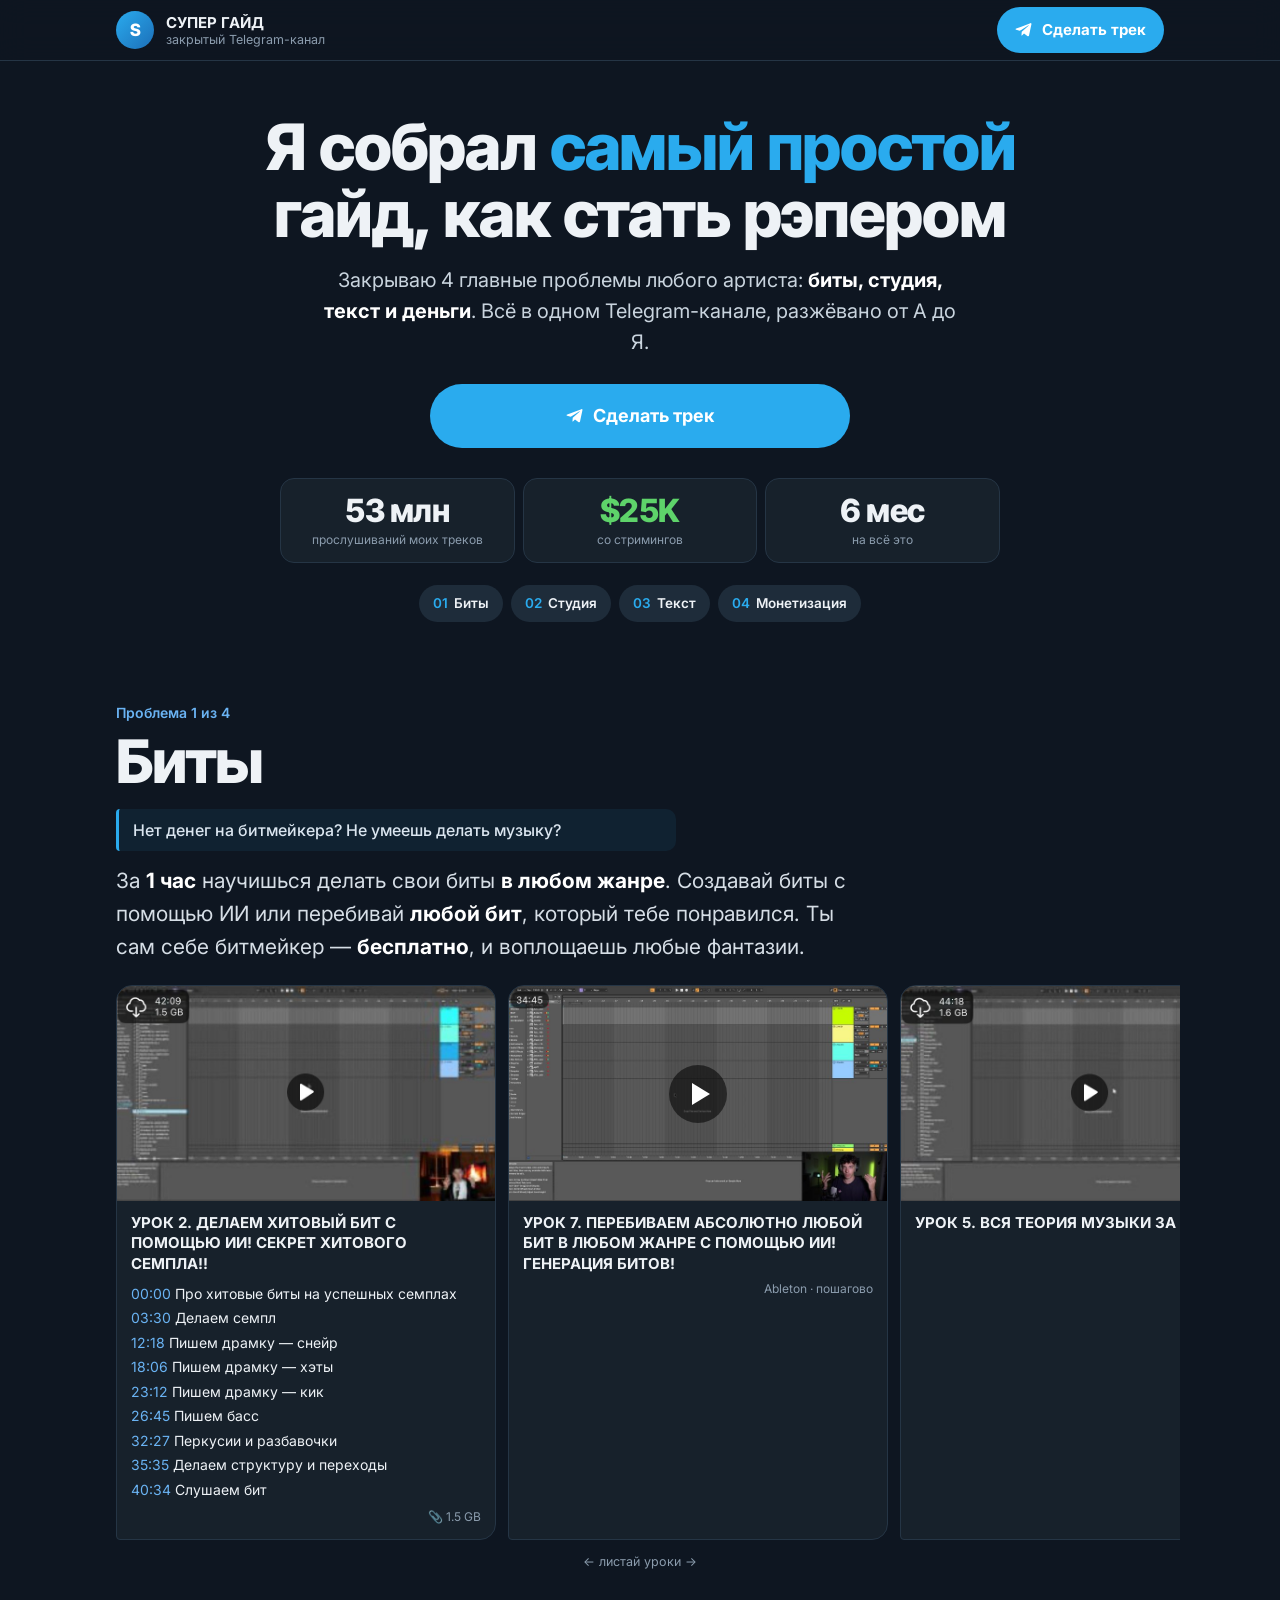
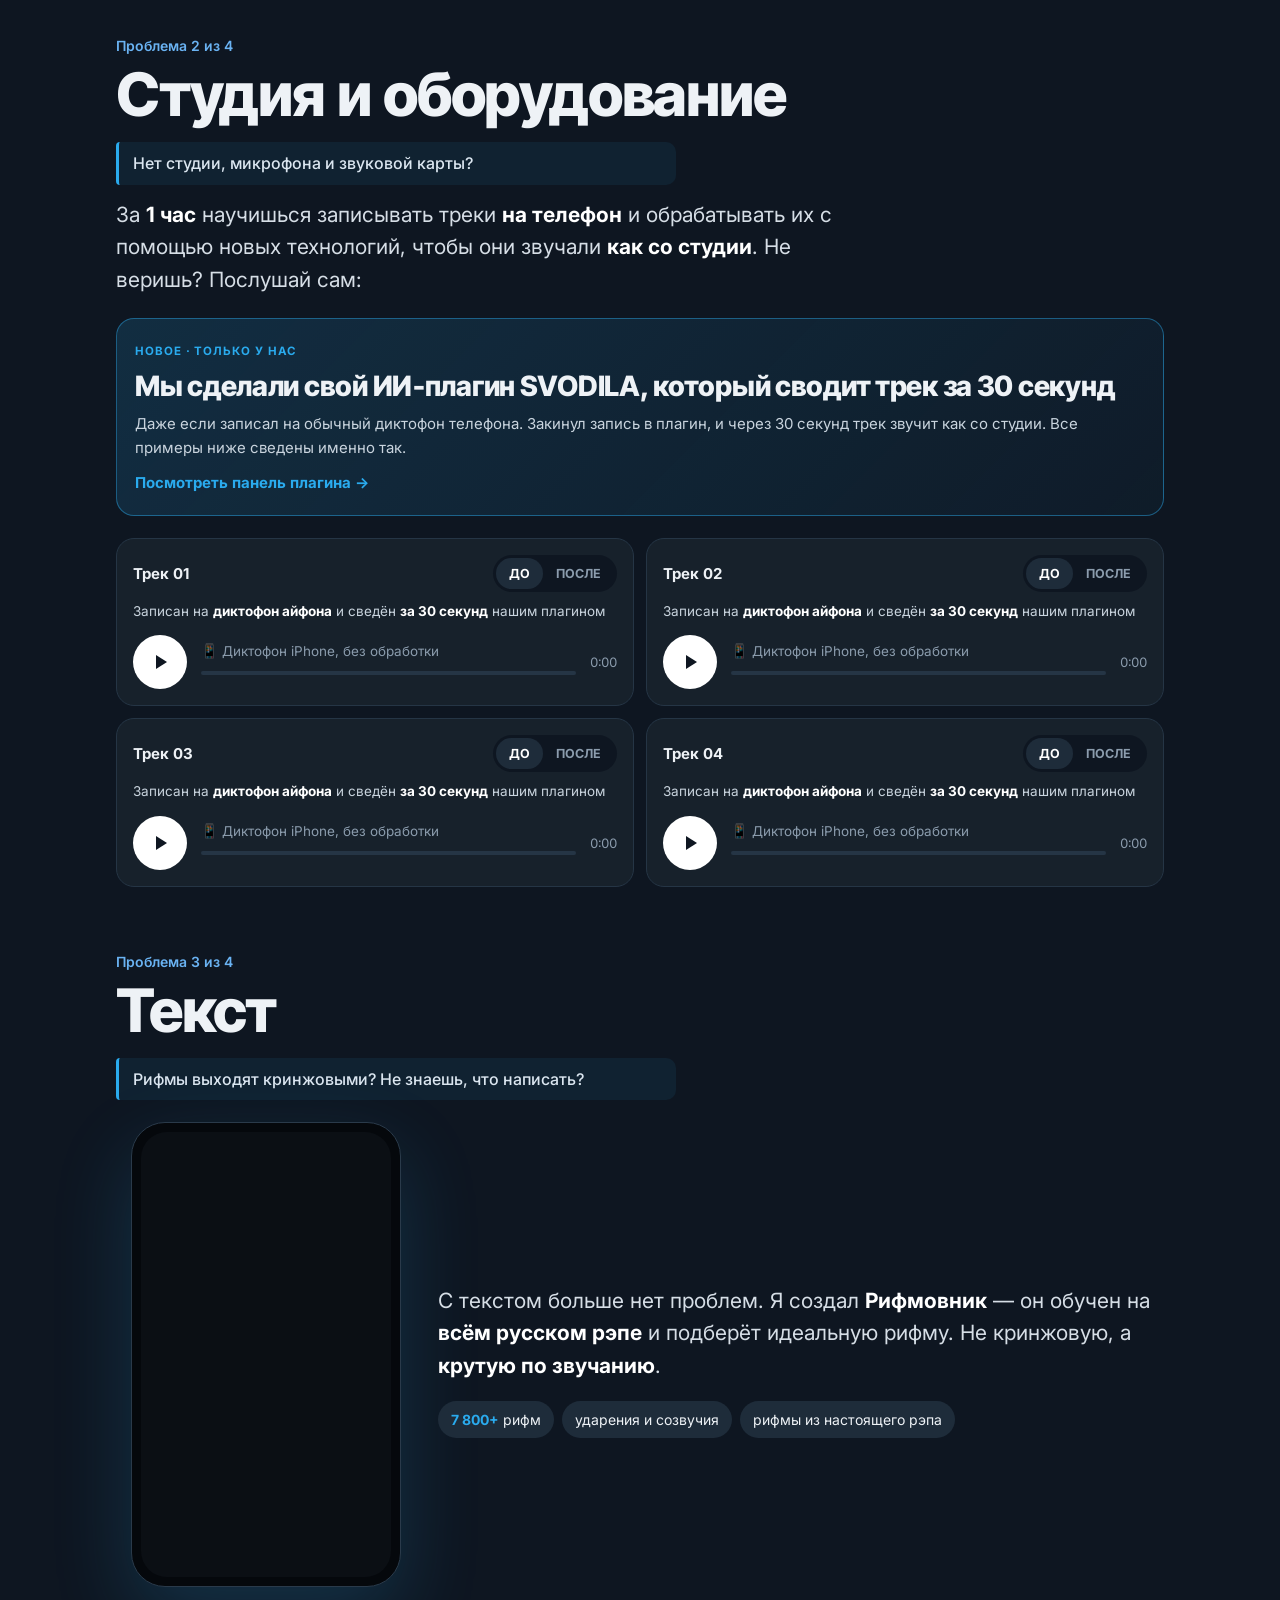
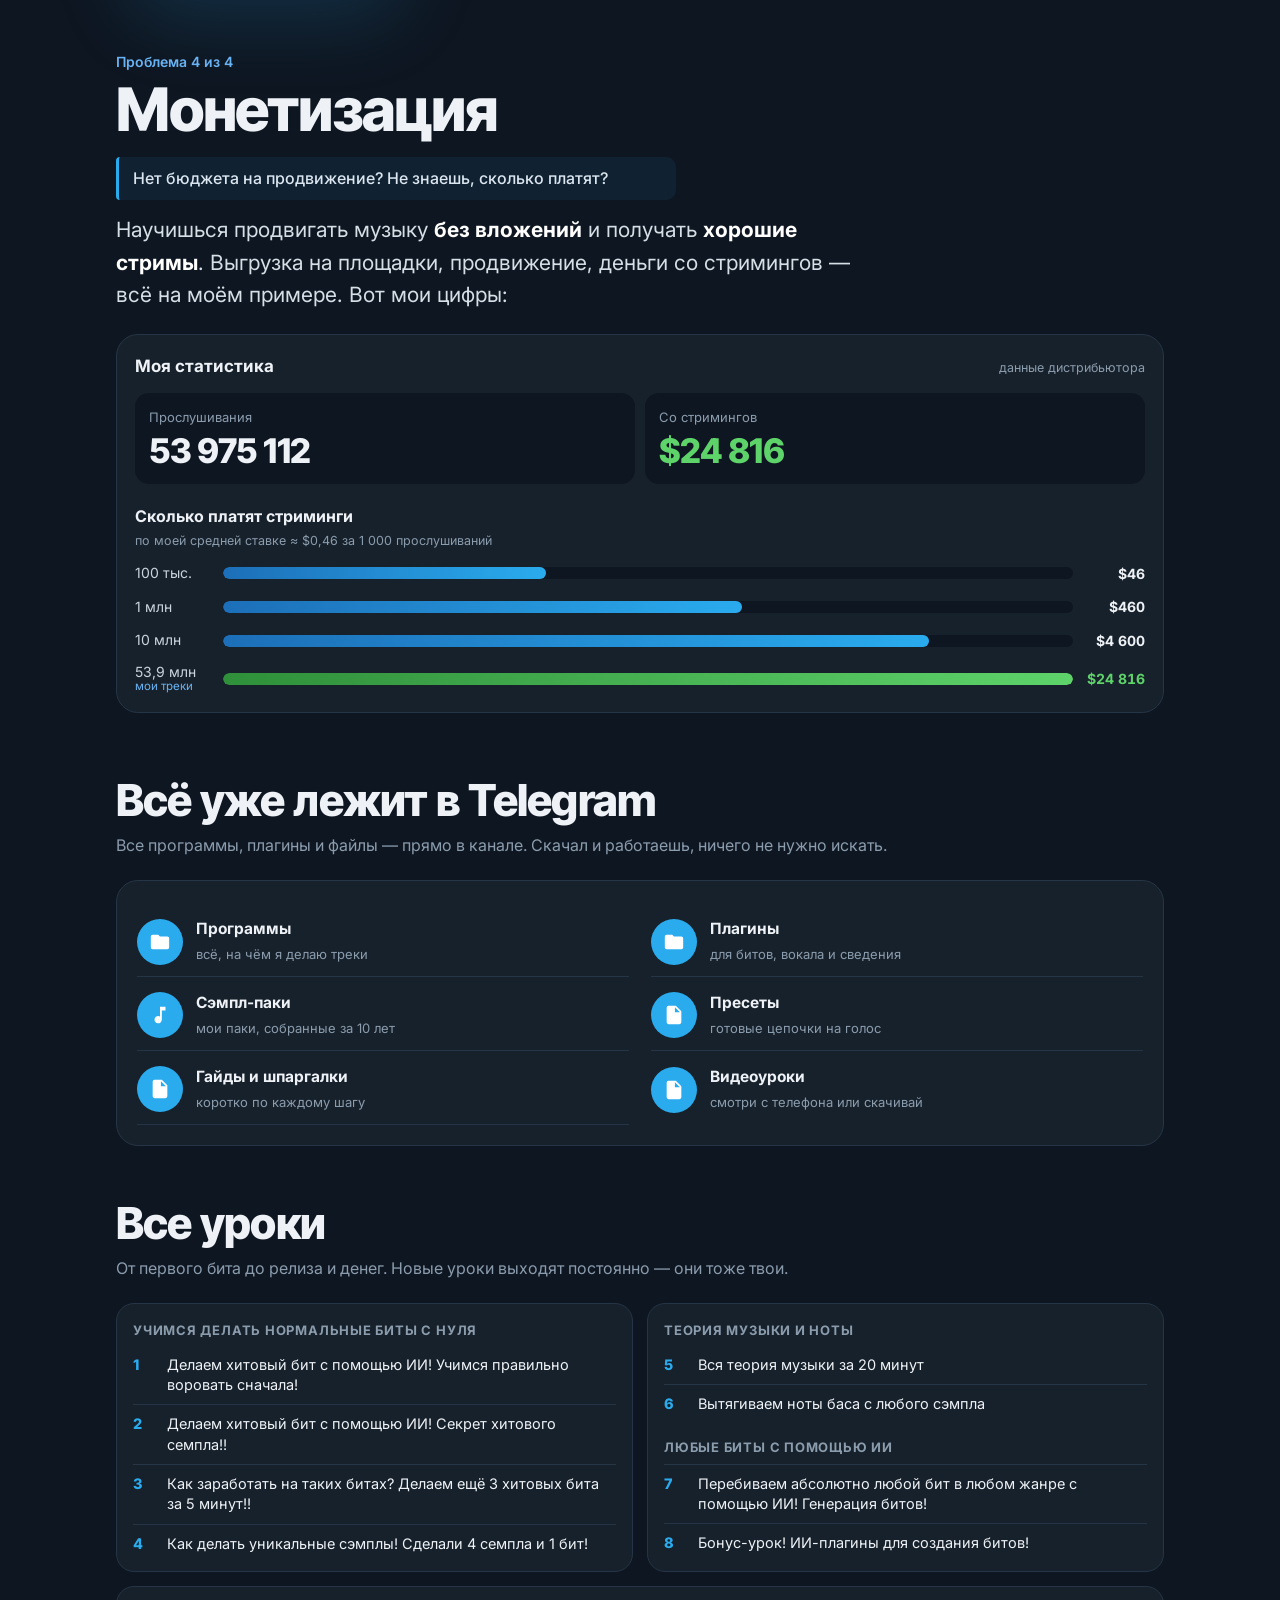
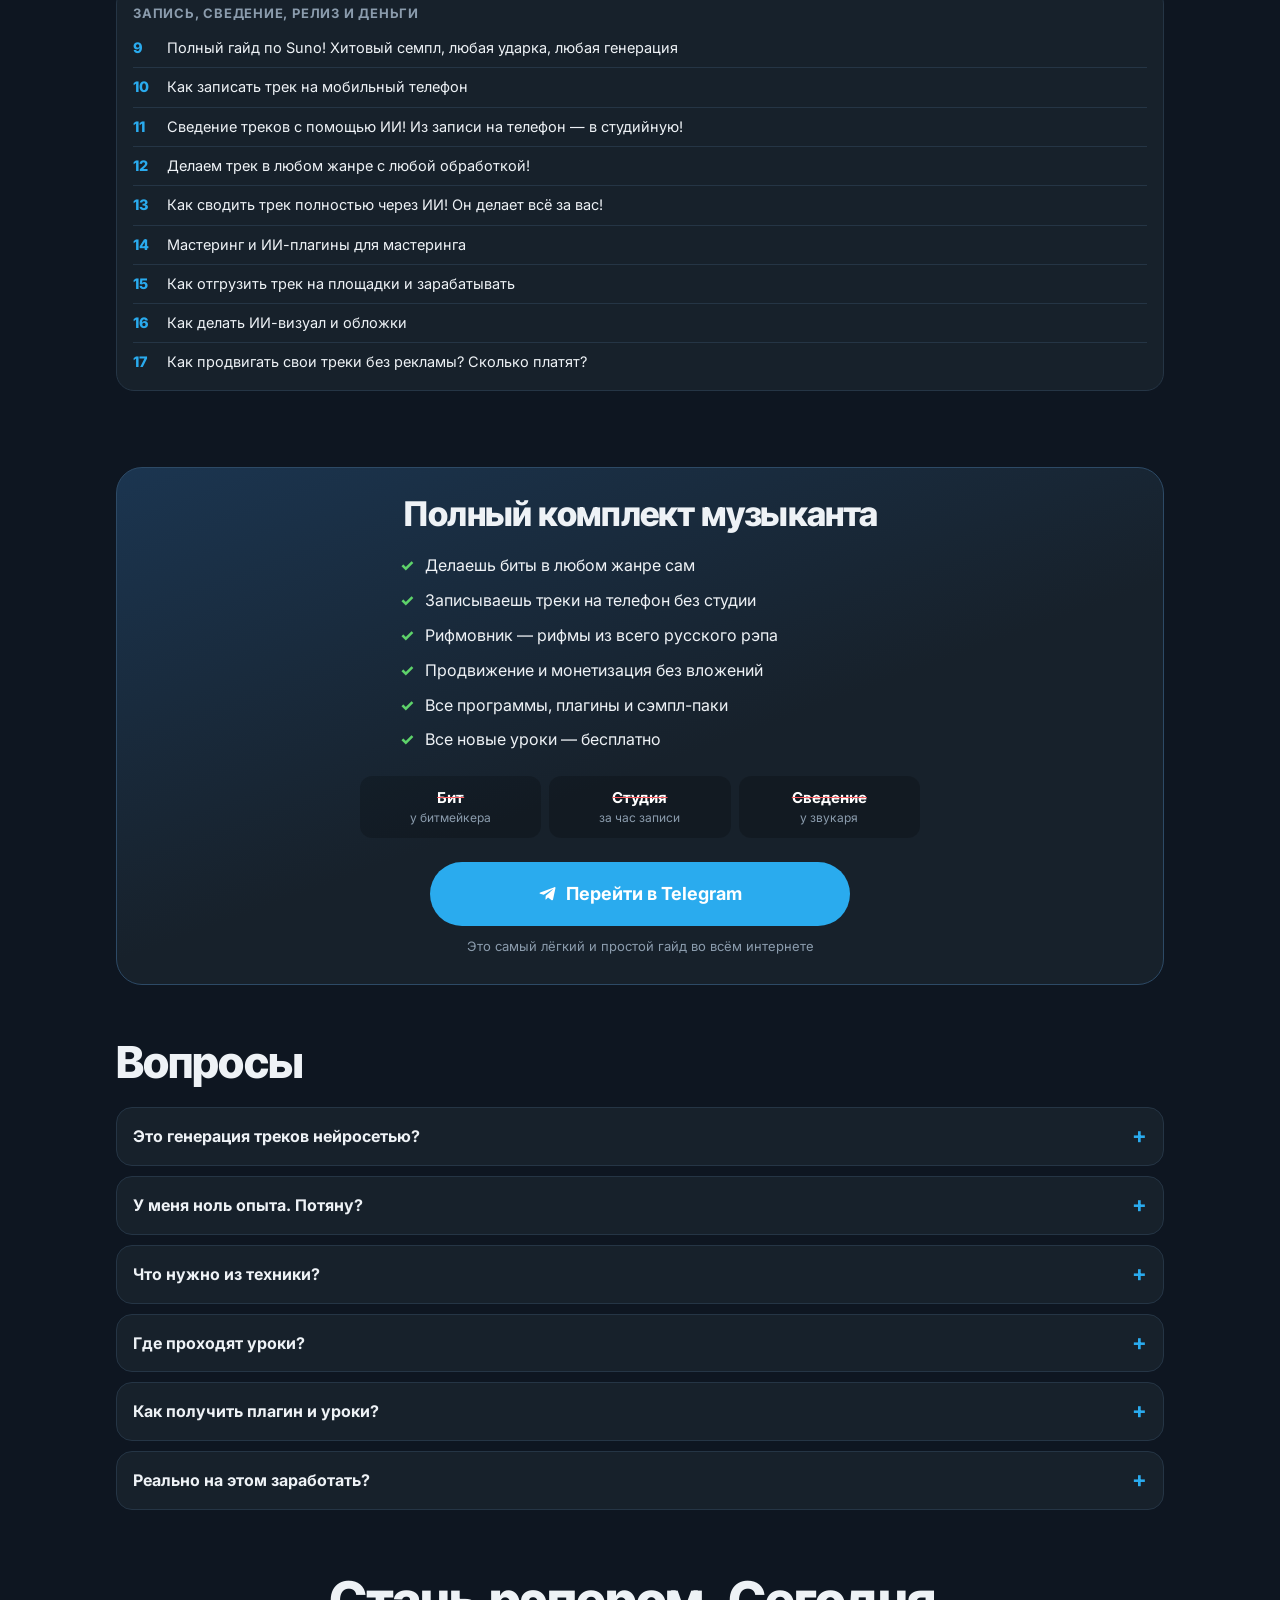
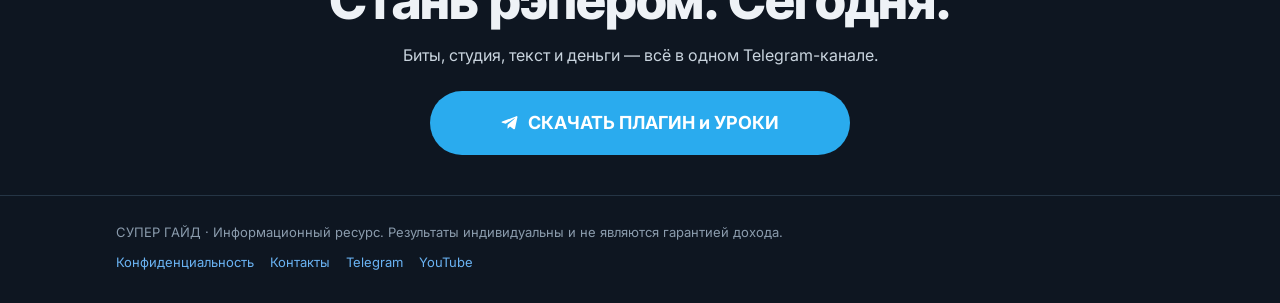
==== commit 648a5aec: "Убрал цены с главной; кнопки — переход в Telegram, внизу «СКАЧАТЬ ПЛАГИН и УРОКИ» Co-Authored-By: Cl" ====
--- a/index.html
+++ b/index.html
@@ -4,11 +4,11 @@
 <meta charset="UTF-8" />
 <meta name="viewport" content="width=device-width, initial-scale=1.0, viewport-fit=cover" />
 <title>СУПЕР ГАЙД — самый простой гайд, как стать рэпером</title>
-<meta name="description" content="Биты, запись на телефон, тексты и монетизация — всё в одном Telegram-канале. Записал на телефон и набрал 50 млн прослушиваний. Полный комплект музыканта за $29." />
+<meta name="description" content="Биты, запись на телефон, тексты и монетизация — всё в одном Telegram-канале. Записал на телефон и набрал 50 млн прослушиваний. Полный комплект музыканта." />
 <meta name="robots" content="index, follow" />
 <link rel="canonical" href="https://vtrendemusic.info/" />
 <meta property="og:title" content="Я собрал самый простой гайд, как стать рэпером" />
-<meta property="og:description" content="Биты, студия на телефоне, тексты и монетизация. Всё в Telegram, от А до Я. $29." />
+<meta property="og:description" content="Биты, студия на телефоне, тексты и монетизация. Всё в Telegram, от А до Я." />
 <meta property="og:type" content="website" />
 <meta property="og:url" content="https://vtrendemusic.info/" />
 <meta property="og:image" content="https://vtrendemusic.info/og-super.png" />
@@ -509,8 +509,6 @@
   <div class="wrap">
     <div class="price-card rv">
       <div class="display" style="font-size:clamp(22px,6vw,34px)">Полный комплект музыканта</div>
-      <div class="amount">$29</div>
-      <div class="once">один раз · ≈ 2 200 ₽</div>
       <div class="incl">
         <div>Делаешь биты в любом жанре сам</div>
         <div>Записываешь треки на телефон без студии</div>
@@ -524,7 +522,7 @@
         <div><b>Студия</b>за час записи</div>
         <div><b>Сведение</b>у звукаря</div>
       </div>
-      <a class="btn big" href="https://t.me/vtrendevip_bot?start=site"><svg><use href="#tg"/></svg>Сделать трек <span class="price">· $29</span></a>
+      <a class="btn big" href="https://t.me/vtrendevip_bot?start=site"><svg><use href="#tg"/></svg>Перейти в Telegram</a>
       <div class="note">Это самый лёгкий и простой гайд во всём интернете</div>
     </div>
   </div>
@@ -539,7 +537,7 @@
       <details class="rv"><summary>У меня ноль опыта. Потяну?</summary><p>Да. Всё разжёвано с нуля и по шагам: теорию музыки закроешь за 20 минут, дальше — бит, запись, текст, релиз.</p></details>
       <details class="rv"><summary>Что нужно из техники?</summary><p>Телефон для записи и компьютер для битов. Микрофон, звуковая карта и студия не нужны.</p></details>
       <details class="rv"><summary>Где проходят уроки?</summary><p>В закрытом Telegram-канале. Смотришь с телефона или компьютера, все файлы скачиваешь там же.</p></details>
-      <details class="rv"><summary>Сколько стоит и как оплатить?</summary><p>$29 один раз — около 2 200 ₽. Оплата прямо в Telegram-боте, доступ открывается сразу.</p></details>
+      <details class="rv"><summary>Как получить плагин и уроки?</summary><p>Переходи в Telegram-бота по кнопке на сайте. Там плагин, все уроки и материалы.</p></details>
       <details class="rv"><summary>Реально на этом заработать?</summary><p>Да: стриминги, продажа битов, сведение на заказ. Я показываю всё на своих цифрах. Результат зависит от тебя и твоей практики.</p></details>
     </div>
   </div>
@@ -549,8 +547,8 @@
 <section class="final">
   <div class="wrap">
     <h2 class="display rv">Стань рэпером. Сегодня.</h2>
-    <p class="rv">Биты, студия, текст и деньги — всё в одном Telegram-канале за $29.</p>
-    <a class="btn big rv" href="https://t.me/vtrendevip_bot?start=site"><svg><use href="#tg"/></svg>Сделать трек <span class="price">· $29</span></a>
+    <p class="rv">Биты, студия, текст и деньги — всё в одном Telegram-канале.</p>
+    <a class="btn big rv" href="https://t.me/vtrendevip_bot?start=site"><svg><use href="#tg"/></svg>СКАЧАТЬ ПЛАГИН и УРОКИ</a>
   </div>
 </section>
 
